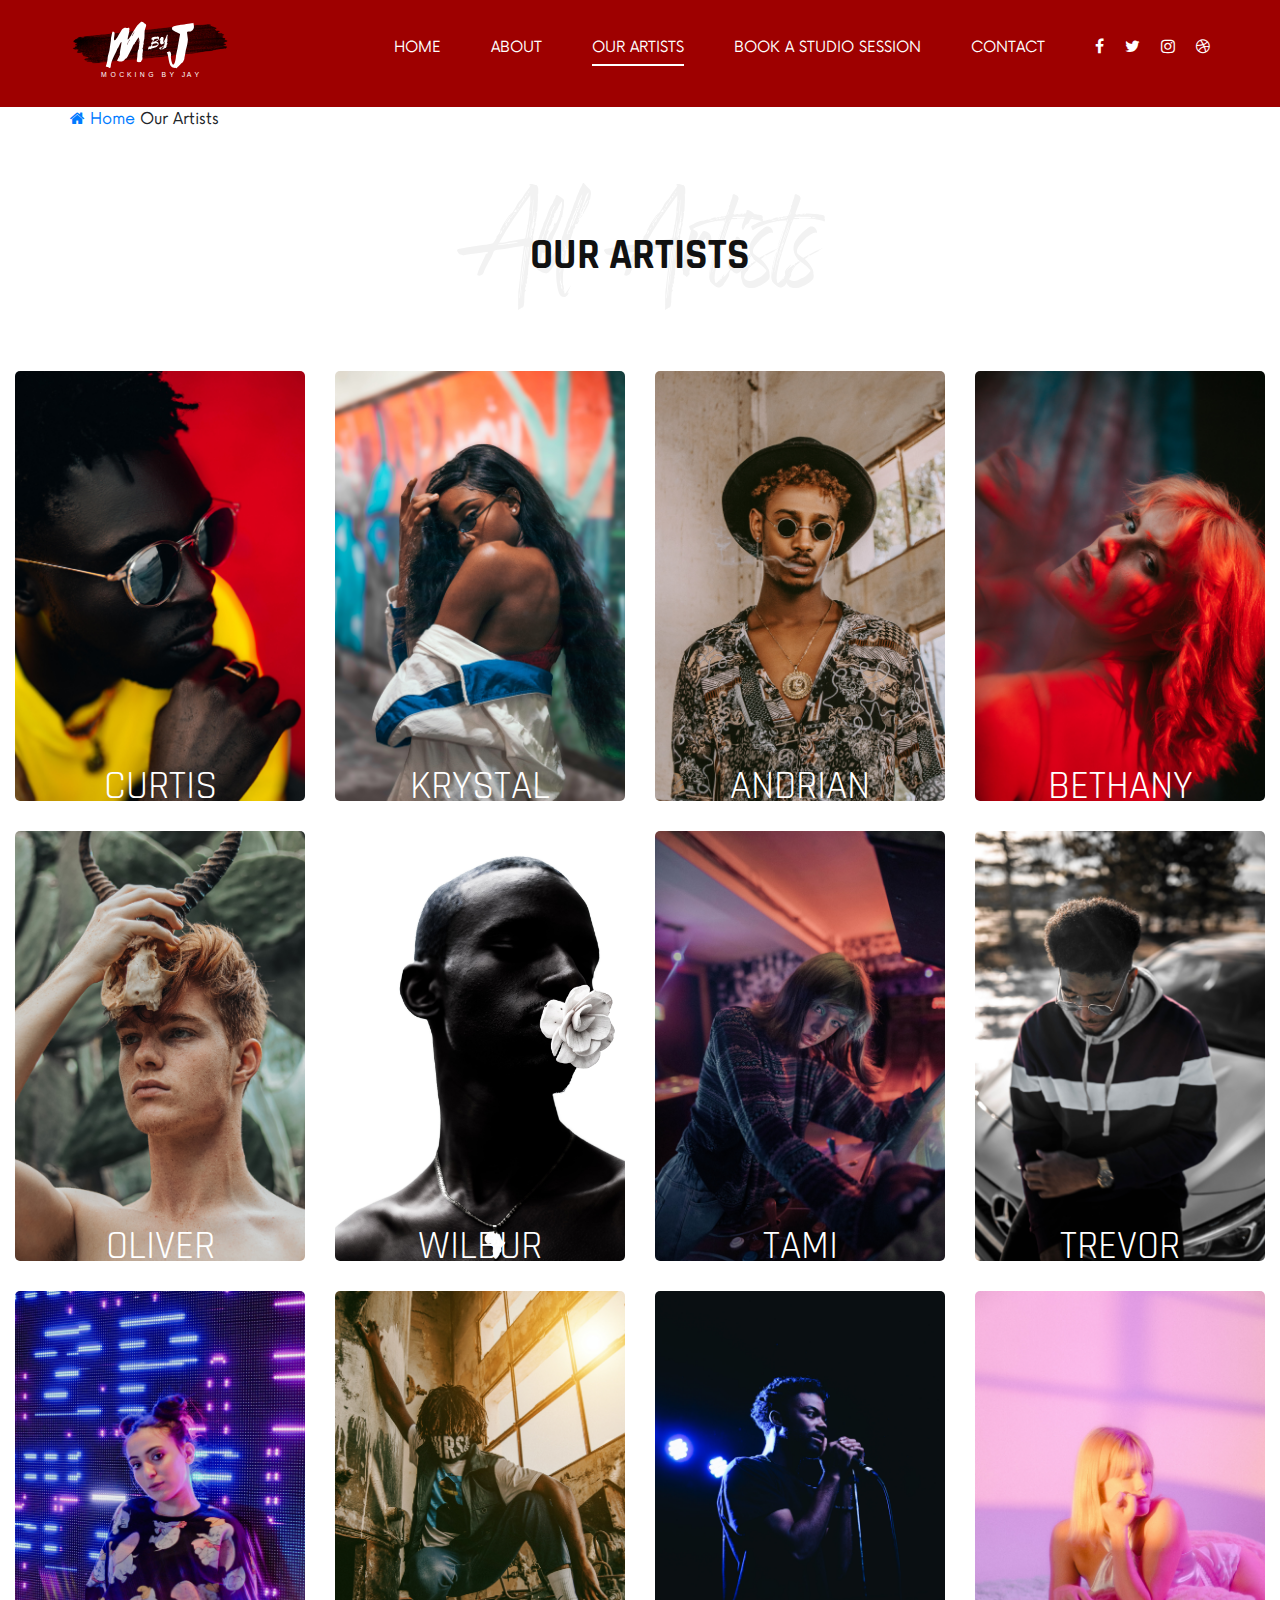
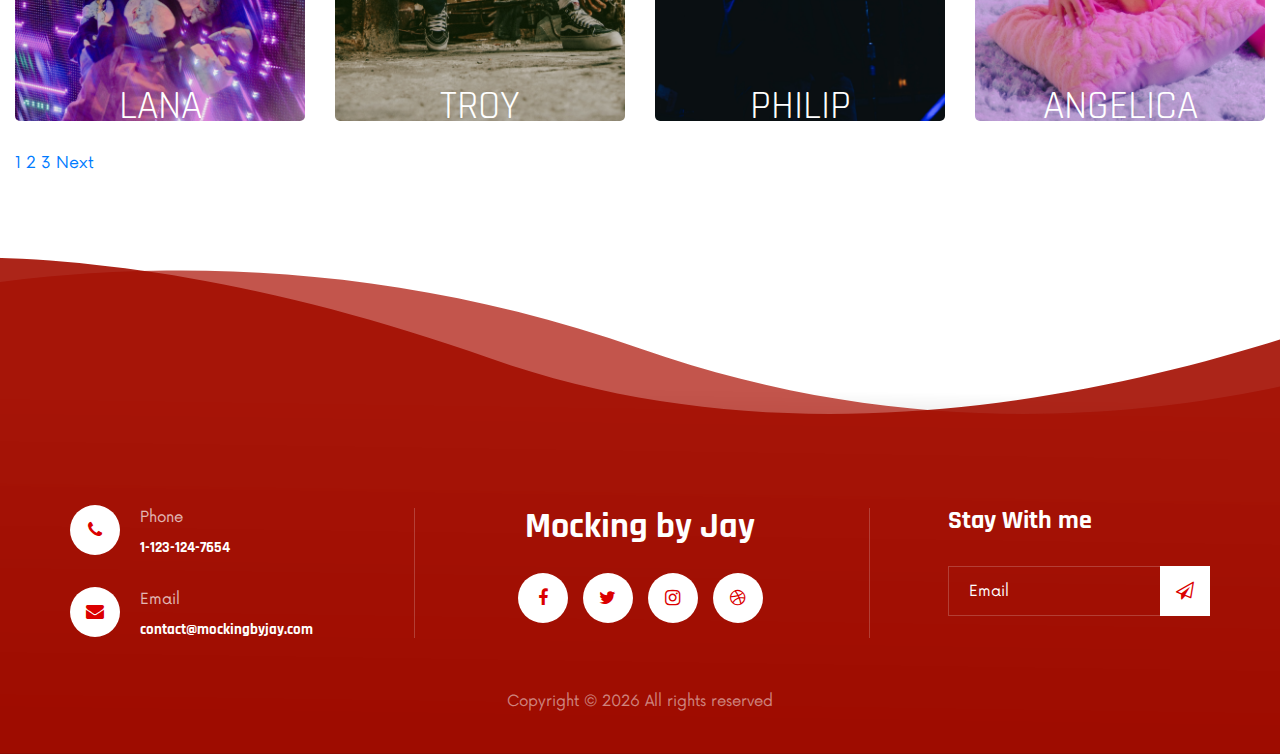
==== artists.html @ 1c46f98c "Added all html files, completed artists.html skeleton" ====
<!DOCTYPE html>
<html lang="en">
<head>
    <meta charset="UTF-8">
    <meta name="description" content="Mocking by Jay">
    <meta name="keywords" content="mocking by jay, music, studio, rap, creative, html">
    <meta name="viewport" content="width=device-width, initial-scale=1.0">
    <meta http-equiv="X-UA-Compatible" content="ie=edge">

    <title>Our Artists - Mocking by Jay</title>

    <!-- FONTS -->
    <link rel="preconnect" href="https://fonts.gstatic.com"> 
    <link href="https://fonts.googleapis.com/css2?family=Roboto:wght@100;300;400;500;700;900&display=swap" rel="stylesheet">
    <link href="https://fonts.googleapis.com/css2?family=Lato:wght@100;300;400;700;900&family=Oswald:wght@200;300;400;500;600;700&display=swap" rel="stylesheet">
    <link href="https://fonts.googleapis.com/css2?family=Rajdhani:wght@400;500;600;700&display=swap" rel="stylesheet">

    <!--CSS STYLES-->
    <link rel="stylesheet" href="https://pro.fontawesome.com/releases/v5.10.0/css/all.css" integrity="sha384-AYmEC3Yw5cVb3ZcuHtOA93w35dYTsvhLPVnYs9eStHfGJvOvKxVfELGroGkvsg+p" crossorigin="anonymous"/>
    <link rel="stylesheet" href="css/bootstrap.min.css" type="text/css">
    <link rel="stylesheet" href="css/font-awesome.min.css" type="text/css">
    <link rel="stylesheet" href="css/barfiller.css" type="text/css">
    <link rel="stylesheet" href="css/nowfont.css" type="text/css">
    <link rel="stylesheet" href="css/rockville.css" type="text/css">
    <link rel="stylesheet" href="css/magnific-popup.css" type="text/css">
    <link rel="stylesheet" href="css/owl.carousel.min.css" type="text/css">
    <link rel="stylesheet" href="css/slicknav.min.css" type="text/css">
    <link rel="stylesheet" href="css/style.css" type="text/css">
</head>
<body>

    <!-- PRELODER -->
    <div id="preloder">
        <div class="loader"></div>
    </div>

     <!-- HEADER BEGIN -->
     <header class="header header--normal">
        <div class="container">
            <div class="row">
                <div class="col-lg-2 col-md-2">
                    <div class="header__logo">
                        <a href="./index.html"><img src="img/logowhite.svg" alt="Logo"></a>
                    </div>
                </div>
                <div class="col-lg-10 col-md-10">
                    <div class="header__nav">
                        <nav class="header__menu mobile-menu">
                            <ul>
                                <li><a href="./index.html">Home</a></li>
                                <li><a href="./about.html">About</a></li>
                                <li class="active"><a href="./artists.html">Our Artists</a></li>
                                <li><a href="./studio.html">Book a Studio Session</a></li>
                                <li><a href="./contact.html">Contact</a></li>
                            </ul>
                        </nav>
                        <div class="header__right__social">
                            <a href="#"><i class="fa fa-facebook"></i></a>
                            <a href="#"><i class="fa fa-twitter"></i></a>
                            <a href="#"><i class="fa fa-instagram"></i></a>
                            <a href="#"><i class="fa fa-dribbble"></i></a>
                        </div>
                    </div>
                </div>
            </div>
            <div id="mobile-menu-wrap"></div>
        </div>
    </header>
    <!-- HEADER END -->

     <!-- BREADCRUMB BEGIN -->
     <div class="breadcrumb-option">
        <div class="container">
            <div class="row">
                <div class="col-lg-12">
                    <div class="breadcrumb__links">
                        <a href="#"><i class="fa fa-home"></i> Home</a>
                        <span>Our Artists</span>
                    </div>
                </div>
            </div>
        </div>
    </div>
    <!-- BREADCRUMB END -->

    <!-- ARTISTS BEGIN -->
    <section class ="discography spad">

        <div class="container">
            <div class="row">
                <div class="col-lg-12">
                    <div class="section-title center-title">
                        <h2>Our Artists</h2>
                        <h1>All Artists</h1>
                    </div>
                </div>
            </div>

        </section>

            <section class="ftco-section ftco-no-pt ftco-featured-model artist">
                <div class="container-fluid">
                    <div class="row">
                        <div class="col-md-6 col-lg-3">
                            <div class="model-entry">
                                <div class="model-img" style="background-image: url(img/zac-wolff-2qfYizn95pk-unsplash.jpg); background-size: cover;">
                                <div class="name text-center">
                                    <h3><a href="model-single.html">Curtis</a></h3>
                                </div>
                                <div class="text text-center">
                                    <h3><a href="model-single.html">Curtis<br><span>Mckenzie</span></a></h3>
                                    <div class="d-flex models-info artist-info">
                                        <div class="box">
                                <p>Composer</p>
                                <span><i class="far fa-check-circle"></i></span>
                            </div>
                            <div class="box">
                                <p>Lyricist</p>
                                <span><i class="far fa-check-circle"></i></span>
                            </div>
                            <div class="box">
                                <p>Performer</p>
                                <span><i class="far fa-circle"></i></span>
                            </div>
                                    </div>
                                </div>
                            </div>
                        </div>
                        </div>
                        
                        <div class="col-md-6 col-lg-3">
                            <div class="model-entry">
                                <div class="model-img" style="background-image: url(img/brian-asare-vk-3dKbiyUU-unsplash.jpg); background-size: cover;">
                                <div class="name text-center">
                                    <h3><a href="model-single.html">Krystal</a></h3>
                                </div>
                                <div class="text text-center">
                                    <h3><a href="model-single.html">Krystal<br><span>Anderson</span></a></h3>
                                    <div class="d-flex models-info">
                                        <div class="box">
                                <p>Composer</p>
                                <span><i class="far fa-check-circle"></i></span>
                            </div>
                            <div class="box">
                                <p>Lyricist</p>
                                <span><i class="far fa-circle"></i></span>
                            </div>
                            <div class="box">
                                <p>Performer</p>
                                <span><i class="far fa-check-circle"></i></span>
                            </div>
                                    </div>
                                </div>
                            </div>
                        </div>
                        </div>
        
                        <div class="col-md-6 col-lg-3">
                            <div class="model-entry">
                                <div class="model-img" style="background-image: url(img/houcine-ncib-ierRVZKFFjg-unsplash.jpg); background-size: cover;">
                                <div class="name text-center">
                                    <h3><a href="model-single.html">Andrian</a></h3>
                                </div>
                                <div class="text text-center">
                                    <h3><a href="model-single.html">Andrian<br><span>Roy</span></a></h3>
                                    <div class="d-flex models-info">
                                        <div class="box">
                                <p>Composer</p>
                                <span><i class="far fa-circle"></i></span>
                            </div>
                            <div class="box">
                                <p>Lyricist</p>
                                <span><i class="far fa-check-circle"></i></span>
                            </div>
                            <div class="box">
                                <p>Performer</p>
                                <span><i class="far fa-check-circle"></i></span>
                            </div>
                                    </div>
                                </div>
                            </div>
                        </div>
                        </div>
        
                        <div class="col-md-6 col-lg-3">
                            <div class="model-entry">
                                <div class="model-img" style="background-image: url(img/jakob-owens-FCH-9lfP75Q-unsplash.jpg); background-size: cover;">
                                <div class="name text-center">
                                    <h3><a href="model-single.html">Bethany</a></h3>
                                </div>
                                <div class="text text-center">
                                    <h3><a href="model-single.html">Bethany<br><span>Salazar</span></a></h3>
                                    <div class="d-flex models-info">
                                        <div class="box">
                                <p>Composer</p>
                                <span><i class="far fa-circle"></i></span>
                            </div>
                            <div class="box">
                                <p>Lyricist</p>
                                <span><i class="far fa-circle"></i></span>
                            </div>
                            <div class="box">
                                <p>Performer</p>
                                <span><i class="far fa-check-circle"></i></span>
                            </div>
                                    </div>
                                </div>
                            </div>
                        </div>
                        </div>
        
                        <div class="col-md-6 col-lg-3">
                            <div class="model-entry">
                                <div class="model-img" style="background-image: url(img/photo-1590418801000-8376707f938b.jpeg); background-size: cover;">
                                <div class="name text-center">
                                    <h3><a href="model-single.html">Oliver</a></h3>
                                </div>
                                <div class="text text-center">
                                    <h3><a href="model-single.html">Oliver<br><span>Reynolds</span></a></h3>
                                    <div class="d-flex models-info">
                                        <div class="box">
                                <p>Composer</p>
                                <span><i class="far fa-circle"></i></span>
                            </div>
                            <div class="box">
                                <p>Lyricist</p>
                                <span><i class="far fa-circle"></i></span>
                            </div>
                            <div class="box">
                                <p>Performer</p>
                                <span><i class="far fa-check-circle"></i></span>
                            </div>
                                    </div>
                                </div>
                            </div>
                        </div>
                        </div>
        
                        <div class="col-md-6 col-lg-3">
                            <div class="model-entry">
                                <div class="model-img" style="background-image: url(img/oladimeji-odunsi-NI4SwD0SO2M-unsplash.jpg); background-size: cover;">
                                <div class="name text-center">
                                    <h3><a href="model-single.html">Wilbur</a></h3>
                                </div>
                                <div class="text text-center">
                                    <h3><a href="model-single.html">Wilbur<br><span>Mann</span></a></h3>
                                    <div class="d-flex models-info">
                                        <div class="box">
                                <p>Composer</p>
                                <span><i class="far fa-circle"></i></span>
                            </div>
                            <div class="box">
                                <p>Lyricist</p>
                                <span><i class="far fa-check-circle"></i></span>
                            </div>
                            <div class="box">
                                <p>Performer</p>
                                <span><i class="far fa-check-circle"></i></span>
                            </div>
                                    </div>
                                </div>
                            </div>
                        </div>
                        </div>
        
                        <div class="col-md-6 col-lg-3">
                            <div class="model-entry">
                                <div class="model-img" style="background-image: url(img/nina-hill-UOGKzYj9yCQ-unsplash.jpg); background-size: cover;">
                                <div class="name text-center">
                                    <h3><a href="model-single.html">Tami</a></h3>
                                </div>
                                <div class="text text-center">
                                    <h3><a href="model-single.html">Tami<br><span>Benson</span></a></h3>
                                    <div class="d-flex models-info">
                                        <div class="box">
                                <p>Composer</p>
                                <span><i class="far fa-check-circle"></i></span>
                            </div>
                            <div class="box">
                                <p>Lyricist</p>
                                <span><i class="far fa-circle"></i></span>
                            </div>
                            <div class="box">
                                <p>Performer</p>
                                <span><i class="far fa-check-circle"></i></span>
                            </div>
                                    </div>
                                </div>
                            </div>
                        </div>
                        </div>
        
                        <div class="col-md-6 col-lg-3">
                            <div class="model-entry">
                                <div class="model-img" style="background-image: url(img/anastase-maragos-RdN85ZVzCYs-unsplash.jpg); background-size: cover;">
                                <div class="name text-center">
                                    <h3><a href="model-single.html">Trevor</a></h3>
                                </div>
                                <div class="text text-center">
                                    <h3><a href="model-single.html">Trevor<br><span>Webster</span></a></h3>
                                    <div class="d-flex models-info">
                                        <div class="box">
                                <p>Composer</p>
                                <span><i class="far fa-check-circle"></i></span>
                            </div>
                            <div class="box">
                                <p>Lyricist</p>
                                <span><i class="far fa-check-circle"></i></span>
                            </div>
                            <div class="box">
                                <p>Performer</p>
                                <span><i class="far fa-circle"></i></span>
                            </div>
                                    </div>
                                </div>
                            </div>
                        </div>
                        </div>
        
                        <div class="col-md-6 col-lg-3">
                            <div class="model-entry">
                                <div class="model-img" style="background-image: url(img/mohammed-hassan-ZRE8Qh959-E-unsplash.jpg); background-size: cover;">
                                <div class="name text-center">
                                    <h3><a href="model-single.html">Lana</a></h3>
                                </div>
                                <div class="text text-center">
                                    <h3><a href="model-single.html">Lana<br><span>Morales</span></a></h3>
                                    <div class="d-flex models-info">
                                        <div class="box">
                                <p>Composer</p>
                                <span><i class="far fa-circle"></i></span>
                            </div>
                            <div class="box">
                                <p>Lyricist</p>
                                <span><i class="far fa-circle"></i></span>
                            </div>
                            <div class="box">
                                <p>Performer</p>
                                <span><i class="far fa-check-circle"></i></span>
                            </div>
                                    </div>
                                </div>
                            </div>
                        </div>
                        </div>
        
                        <div class="col-md-6 col-lg-3">
                            <div class="model-entry">
                                <div class="model-img" style="background-image: url(img/houcine-ncib-lmVVTgPDD0U-unsplash.jpg); background-size: cover;">
                                <div class="name text-center">
                                    <h3><a href="model-single.html">Troy</a></h3>
                                </div>
                                <div class="text text-center">
                                    <h3><a href="model-single.html">Troy<br><span>Haynes</span></a></h3>
                                    <div class="d-flex models-info">
                                        <div class="box">
                                <p>Composer</p>
                                <span><i class="far fa-circle"></i></span>
                            </div>
                            <div class="box">
                                <p>Lyricist</p>
                                <span><i class="far fa-check-circle"></i></span>
                            </div>
                            <div class="box">
                                <p>Performer</p>
                                <span><i class="far fa-check-circle"></i></span>
                            </div>
                                    </div>
                                </div>
                            </div>
                        </div>
                        </div>
        
                        <div class="col-md-6 col-lg-3">
                            <div class="model-entry">
                                <div class="model-img" style="background-image: url(img/curtis-potvin-XBqp-UxhCVs-unsplash.jpg); background-size: cover;">
                                <div class="name text-center">
                                    <h3><a href="model-single.html">Philip</a></h3>
                                </div>
                                <div class="text text-center">
                                    <h3><a href="model-single.html">Philip<br><span>Brady</span></a></h3>
                                    <div class="d-flex models-info">
                                        <div class="box">
                                <p>Composer</p>
                                <span><i class="far fa-check-circle"></i></span>
                            </div>
                            <div class="box">
                                <p>Lyricist</p>
                                <span><i class="far fa-check-circle"></i></span>
                            </div>
                            <div class="box">
                                <p>Performer</p>
                                <span><i class="far fa-check-circle"></i></span>
                            </div>
                                    </div>
                                </div>
                            </div>
                        </div>
                        </div>
        
                        <div class="col-md-6 col-lg-3">
                            <div class="model-entry">
                                <div class="model-img" style="background-image: url(img/jakob-owens-kMjd5GBbexc-unsplash.jpg); background-size: cover;">
                                <div class="name text-center">
                                    <h3><a href="model-single.html">Angelica</a></h3>
                                </div>
                                <div class="text text-center">
                                    <h3><a href="model-single.html">Angelica<br><span>Luna</span></a></h3>
                                    <div class="d-flex models-info">
                                        <div class="box">
                                <p>Composer</p>
                                <span><i class="far fa-check-circle"></i></span>
                            </div>
                            <div class="box">
                                <p>Lyricist</p>
                                <span><i class="far fa-circle"></i></span>
                            </div>
                            <div class="box">
                                <p>Performer</p>
                                <span><i class="far fa-check-circle"></i></span>
                            </div>
                                    </div>
                                </div>
                            </div>
                        </div>
                        </div>

                        <div class="col-lg-12">
                            <div class="pagination__links">
                                <a href="#">1</a>
                                <a href="#">2</a>
                                <a href="#">3</a>
                                <a href="#">Next</a>
                            </div>
                        </div>

                    </div>
                </div>
            </section>

        </div>
    <!-- ARTISTS END -->

   <!-- FOOTER BEGIN -->
   <footer class="footer footer--normal spad set-bg" data-setbg="img/footer-bg.png">
    <div class="container">
        <div class="row">
            <div class="col-lg-3 col-md-6">
                <div class="footer__address">
                    <ul>
                        <li>
                            <i class="fa fa-phone"></i>
                            <p>Phone</p>
                            <h6>1-123-124-7654</h6>
                        </li>
                        <li>
                            <i class="fa fa-envelope"></i>
                            <p>Email</p>
                            <h6>contact@mockingbyjay.com</h6>
                        </li>
                    </ul>
                </div>
            </div>
            <div class="col-lg-4 offset-lg-1 col-md-6">
                <div class="footer__social">
                    <h2>Mocking by Jay</h2>
                    <div class="footer__social__links">
                        <a href="#"><i class="fa fa-facebook"></i></a>
                        <a href="#"><i class="fa fa-twitter"></i></a>
                        <a href="#"><i class="fa fa-instagram"></i></a>
                        <a href="#"><i class="fa fa-dribbble"></i></a>
                    </div>
                </div>
            </div>
            <div class="col-lg-3 offset-lg-1 col-md-6">
                <div class="footer__newslatter">
                    <h4>Stay With me</h4>
                    <form action="#">
                        <input type="text" placeholder="Email">
                        <button type="submit"><i class="fa fa-send-o"></i></button>
                    </form>
                </div>
            </div>
        </div>
        <div class="footer__copyright__text">
            <p>Copyright &copy; <script>document.write(new Date().getFullYear());</script> All rights reserved</p>
        </div>
    </div>
</footer>
<!-- FOOTER END -->




    <!-- JS -->
    <script src="js/jquery-3.3.1.min.js"></script>
    <script src="js/bootstrap.min.js"></script>
    <script src="js/jquery.magnific-popup.min.js"></script>
    <script src="js/jquery.nicescroll.min.js"></script>
    <script src="js/jquery.barfiller.js"></script>
    <script src="js/jquery.countdown.min.js"></script>
    <script src="js/jquery.slicknav.js"></script>
    <script src="js/owl.carousel.min.js"></script>
    <script src="js/main.js"></script>
    <script src="js/jquery.jplayer.min.js"></script>
    <script src="js/jplayerInit.js"></script>
    
    
</body>
</html>
---- css/barfiller.css ----
.barfiller {
    width:100%;
    height:12px;
    background:#fcfcfc;
    border:1px solid #ccc;
    position:relative;
    margin-bottom:20px;
    box-shadow: inset 1px 4px 9px -6px rgba(0,0,0,.5); 
    -moz-box-shadow: inset 1px 4px 9px -6px rgba(0,0,0,.5); 
}

.barfiller .fill {
    display:block;
    position:relative;
    width:0px;
    height:100%;
    background:#333;
    z-index:1;
}

.barfiller .tipWrap {
    display:none;
}

.barfiller .tip {
    margin-top:-30px;
    padding:2px 4px;
    font-size:11px;
    color:#fff;
    left:0px;
    position:absolute;
    z-index:2;
    background: #333;
} 

.barfiller .tip:after {
    border:solid;
    border-color:rgba(0,0,0,.8) transparent;
    border-width:6px 6px 0 6px;
    content:"";
    display:block;
    position:absolute;
    left:9px;
    top:100%;
    z-index:9
}
---- css/nowfont.css ----
/* #### Generated By: http://www.cufonfonts.com #### */

@font-face {
font-family: 'Now Regular';
font-style: normal;
font-weight: normal;
src: local('Now Regular'), url('../fonts/Now-Regular.woff') format('woff');
}


@font-face {
font-family: 'Now Thin';
font-style: normal;
font-weight: normal;
src: local('Now Thin'), url('../fonts/Now-Thin.woff') format('woff');
}


@font-face {
font-family: 'Now Light';
font-style: normal;
font-weight: normal;
src: local('Now Light'), url('../fonts/Now-Light.woff') format('woff');
}


@font-face {
font-family: 'Now Medium';
font-style: normal;
font-weight: normal;
src: local('Now Medium'), url('../fonts/Now-Medium.woff') format('woff');
}


@font-face {
font-family: 'Now Bold';
font-style: normal;
font-weight: normal;
src: local('Now Bold'), url('../fonts/Now-Bold.woff') format('woff');
}


@font-face {
font-family: 'Now Black';
font-style: normal;
font-weight: normal;
src: local('Now Black'), url('../fonts/Now-Black.woff') format('woff');
}
---- css/rockville.css ----
@font-face {
font-family: 'Rockville Solid Regular';
font-style: normal;
font-weight: normal;
src: local('Rockville Solid Regular'), url('../fonts/Rockville Solid.woff') format('woff');
}
---- css/style.css ----
/* Preloder */

#preloder {
	position: fixed;
	width: 100%;
	height: 100%;
	top: 0;
	left: 0;
	z-index: 999999;
	background: #000;
}

.loader {
	width: 40px;
	height: 40px;
	position: absolute;
	top: 50%;
	left: 50%;
	margin-top: -13px;
	margin-left: -13px;
	border-radius: 60px;
	animation: loader 0.8s linear infinite;
	-webkit-animation: loader 0.8s linear infinite;
}

@keyframes loader {
	0% {
		-webkit-transform: rotate(0deg);
		transform: rotate(0deg);
		border: 4px solid #f44336;
		border-left-color: transparent;
	}
	50% {
		-webkit-transform: rotate(180deg);
		transform: rotate(180deg);
		border: 4px solid #b73a3a;
		border-left-color: transparent;
	}
	100% {
		-webkit-transform: rotate(360deg);
		transform: rotate(360deg);
		border: 4px solid #f44336;
		border-left-color: transparent;
	}
}

@-webkit-keyframes loader {
	0% {
		-webkit-transform: rotate(0deg);
		border: 4px solid #f44336;
		border-left-color: transparent;
	}
	50% {
		-webkit-transform: rotate(180deg);
		border: 4px solid #b73a3a;
		border-left-color: transparent;
	}
	100% {
		-webkit-transform: rotate(360deg);
		border: 4px solid #f44336;
		border-left-color: transparent;
	}
}


/*-------------------------------
BASE
--------------------------------*/

:root {
    --main-red-color: #db0000;
    --main-red-over: #a00000;
}

html,
body {
	height: 100%;
	font-family: "Now Regular", sans-serif;
	-webkit-font-smoothing: antialiased;
}

h1,
h2,
h3,
h4,
h5,
h6 {
	margin: 0;
	color: #111111;
	font-weight: 400;
	font-family: "Rajdhani" , sans-serif;
}

h1 {
	font-size: 70px;
}

h2 {
	font-size: 36px;
}

h3 {
	font-size: 30px;
}

h4 {
	font-size: 24px;
}

h5 {
	font-size: 18px;
}

h6 {
	font-size: 16px;
}

p {
	font-size: 15px;
	font-family: "Now Regular";
	color: #444444;
	font-weight: 400;
	line-height: 26px;
	margin: 0 0 15px 0;
}

img {
	max-width: 100%;
}

input:focus,
select:focus,
button:focus,
textarea:focus {
	outline: none;
}

a:hover,
a:focus {
	text-decoration: none;
	outline: none;
	color: #ffffff;
}

ul,
ol {
	padding: 0;
	margin: 0;
}

/*------------------------------
MAIN
-------------------------------*/

.section-title {
	margin-bottom: 40px;
	position: relative;
	z-index: 1;
}

.vertical-center {
    margin-top: auto;
    margin-bottom:auto;
}

.section-title.center-title {
	text-align: center;
}

.section-title h2 {
	font-size: 42px;
	color: #111111;
	font-weight: 700;
	text-transform: uppercase;
}

.section-title h1 {
	font-size: 100px;
	color: #f2f2f2;
	font-family: "Rockville Solid Regular";
	position: absolute;
	left: 0;
	top: -45px;
	width: 100%;
	z-index: -1;
}

.set-bg {
	background-repeat: no-repeat;
	background-size:cover;
	background-position: top center;
}


.spad {
	padding-top: 100px;
	padding-bottom: 100px;
}


.text-white h1,
.text-white h2,
.text-white h3,
.text-white h4,
.text-white h5,
.text-white h6,
.text-white p,
.text-white span,
.text-white li,
.text-white a {
	color: #fff;
}

/* BUTTONS */

.primary-btn {
	display: inline-block;
	font-size: 15px;
	text-transform: uppercase;
	padding: 14px 25px 12px;
	color: #ffffff;
	background: var(--main-red-color);
    letter-spacing: 2px;
    border-radius: 10px;
}

.primary-btn:hover {
    background: var(--main-red-over);
}

.primary-btn.border-btn {
	background: transparent;
	border: 2px solid var(--main-red-color);
	color: #111111;
}

.primary-btn.border-btn:hover {
    border-color: var(--main-red-over);
}

.count-btn {
    background: transparent;
    border: 2px solid white;
    backdrop-filter: blur(8px);
    -webkit-backdrop-filter: blur(8px);
}

.count-btn:hover {
    background:transparent;
    backdrop-filter: blur(8px) brightness(8px);
    -webkit-backdrop-filter: blur(8px) brightness(60%);
}

.site-btn {
	font-size: 15px;
	color: #ffffff;
	background: var(--main-red-color);
	font-weight: 700;
	letter-spacing: 2px;
	border: none;
	text-transform: uppercase;
	display: inline-block;
	padding: 14px 30px;
	width: 100%;
}



/*--------------------------------
HEADER
---------------------------------*/

.header {
	background: rgba(48, 0, 0, 0.5);
	position: absolute;
	left: 0;
	top: 0;
	width: 100%;
	z-index: 9;
}

.header.header--normal {
	position: relative;
	background: #9e0000;
}

.header__logo {
    padding: 20px 0 25px;
    width: 10rem;
}



.header__nav {
	text-align: right;
}

.header__menu {
	padding: 31px 0 27px;
	display: inline-block;
	margin-right: 45px;
}

.header__menu ul li {
	list-style: none;
	display: inline-block;
	margin-right: 45px;
	position: relative;
}

.header__menu ul li.active a:after {
	opacity: 1;
}

.header__menu ul li:hover a:after {
	opacity: 1;
}

.header__menu ul li:hover .dropdown {
	top: 34px;
	opacity: 1;
	visibility: visible;
}

.header__menu ul li:last-child {
	margin-right: 0;
}

.header__menu ul li .dropdown {
	position: absolute;
	left: 0;
	top: 56px;
	width: 150px;
	background: #111111;
	text-align: left;
	padding: 2px 0;
	z-index: 9;
	opacity: 0;
	visibility: hidden;
	-webkit-transition: all, 0.3s;
	-o-transition: all, 0.3s;
	transition: all, 0.3s;
}

.header__menu ul li .dropdown li {
	display: block;
	margin-right: 0;
}

.header__menu ul li .dropdown li a {
	font-size: 14px;
	color: #ffffff;
	font-weight: 400;
	padding: 8px 20px;
	text-transform: capitalize;
}

.header__menu ul li .dropdown li a:after {
	display: none;
}

.header__menu ul li a {
	font-size: 15px;
	text-transform: uppercase;
	color: #ffffff;
	display: block;
	padding: 6px 0;
	position: relative;
}

.header__menu ul li a:after {
	position: absolute;
	left: 0;
	bottom: 0;
	width: 100%;
	height: 2px;
	background: #ffffff;
	content: "";
	-webkit-transition: all, 0.5s;
	-o-transition: all, 0.5s;
	transition: all, 0.5s;
	opacity: 0;
}

.header__right__social {
	display: inline-block;
}

.header__right__social a {
	display: inline-block;
	font-size: 16px;
	color: #ffffff;
	margin-right: 16px;
}

.header__right__social a:last-child {
	margin-right: 0;
}

.slicknav_menu {
	display: none;
}

/*-----------------------------
HERO
------------------------------*/

.hero {
	padding-top: 400px;
	padding-bottom: 100px;
	position: relative;
}

.hero__text {
	text-align: center;
}

.hero__text span {
	color: #ffffff;
	text-transform: uppercase;
	letter-spacing: 6px;
}

.hero__text h1 {
	font-size: 110px;
	font-family: "Rockville Solid Regular";
	color: #ffffff;
	margin-bottom: 20px;
	margin-top: 22px;
}

.hero__text p {
	color: #ffffff;
	margin-bottom: 20px;
}

.hero__text .play-btn {
	font-size: 26px;
	color: var(--main-red-color);
	height: 90px;
	width: 90px;
	border-radius: 50%;
	background: rgba(255, 255, 255, 0.3);
	display: inline-block;
	line-height: 90px;
	text-align: center;
	position: relative;
	z-index: 1;
}

.hero__text .play-btn:hover {
    color: var(--main-red-over);
}

.hero__text .play-btn i {
	position: relative;
	top: 2px;
	left: 2px;
}

.hero__text .play-btn:after {
	position: absolute;
	left: 15px;
	top: 15px;
	height: 60px;
	width: 60px;
	background: #ffffff;
	border-radius: 50%;
	content: "";
	z-index: -1;
}

.linear__icon {
	position: absolute;
    left: 50%;
	bottom: 0;
	margin-left: -16px;
	-webkit-animation: mymove 0.5s infinite alternate;
	animation: mymove 0.5s infinite alternate;
}

.linear__icon i {
	font-size: 45px;
	color: var(--main-red-color);
}

@-webkit-keyframes mymove {
	0% {
		bottom: 0;
	}
	100% {
		bottom: -10px;
	}
}

@keyframes mymove {
	0% {
		bottom: 0;
	}
	100% {
		bottom: -10px;
	}
}

/*-----------------------------------
  ARTISTS
-------------------------------------*/

.track {
	padding-top: 120px;
	padding-bottom: 40px;
	overflow: hidden;
}

.track .section-title {
	margin-bottom: 105px;
}

.track__content {
	height: 502px;
	overflow-y: auto;
}

.track__all {
	text-align: right;
	margin-bottom: 100px;
}

@media (min-width: 992px) {
    .ftco-featured-model {
      margin-top: -50px; } }
  

.model-entry {
    position: relative;
    overflow: hidden;
    border-radius: 5px;
    margin-bottom: 30px; }

.model-img {
  height: 430px;
  width: auto;
  display: block;
  z-index: 0;
  -webkit-transition: 0.2s;
  -o-transition: 0.2s;
  transition: 0.2s;
  position: relative; 
}

 @media (prefers-reduced-motion: reduce) {
    .model-img {
      -webkit-transition: none;
      -o-transition: none;
      transition: none; } }

      .model-img:after {
        position: absolute;
        top: 0;
        left: 0;
        right: 0;
        bottom: 0;
        content: '';
        background: #000;
        opacity: 0;
        z-index: -1;
        -webkit-transition: 0.3s;
        -o-transition: 0.3s;
        transition: 0.3s; }
        @media (prefers-reduced-motion: reduce) {
          .model-img:after {
            -webkit-transition: none;
            -o-transition: none;
            transition: none; } }

            .model-img .name {
                position: absolute;
                bottom: 0;
                left: 0;
                right: 0;
                z-index: 1;
                -webkit-transition: 0.1s;
                -o-transition: 0.1s;
                transition: 0.1s; }
                @media (prefers-reduced-motion: reduce) {
                  .model-img .name {
                    -webkit-transition: none;
                    -o-transition: none;
                    transition: none; } }
                .model-img .name h3 {
                  font-size: 40px;
                  text-transform: uppercase;
                  margin-bottom: 0;
                  padding: 0 20px;
                  line-height: .7; }
                  .model-img .name h3 a {
                    color: #fff; }
              .model-img .text {
                position: absolute;
                bottom: -30%;
                left: 0;
                right: 0;
                padding: 0 20px 20px 20px;
                width: 100%;
                display: block;
                background: #fff;
                opacity: 0;
                -webkit-transition: 0.2s;
                -o-transition: 0.2s;
                transition: 0.2s; }
                @media (prefers-reduced-motion: reduce) {
                  .model-img .text {
                    -webkit-transition: none;
                    -o-transition: none;
                    transition: none; } }
                .model-img .text h3 {
                  font-size: 40px;
                  text-transform: uppercase;
                  margin-top: -38px;
                  line-height: 1; }
                  .model-img .text h3 a {
                    color: #fff; }
                  .model-img .text h3 span {
                    color: #000; }
                .model-img .text .models-info {
                  width: 100%;
                  display: block; }
                  .model-img .text .models-info .box {
                    width: 100%; }
                  .model-img .text .models-info p {
                    font-size: 13px;
                    color: var(--main-red-color);
                    margin-bottom: 5px;
                    font-weight: 600;
                    text-transform: uppercase; }
                  .model-img .text .models-info span {
                    font-size: 14px;
                    color: rgba(0, 0, 0, 0.7); }
              .model-img:hover, .model-img:focus {
                -webkit-transform: scale(1.1);
                -ms-transform: scale(1.1);
                transform: scale(1.1); }
                .model-img:hover:after, .model-img:focus:after {
                  opacity: .3; }
                .model-img:hover .name, .model-img:focus .name {
                  opacity: 0; }
                .model-img:hover .text, .model-img:focus .text {
                  opacity: 1;
                  -webkit-transform: scale(0.91);
                  -ms-transform: scale(0.91);
                  transform: scale(0.91);
                  bottom: 13px; }
            
            @media (max-width: 767.98px) {
              .carousel-model {
                margin-bottom: 30px; } }
            
            .model-info h3 {
              font-size: 40px;
              text-transform: uppercase;
              letter-spacing: 1px;
              color: transparent;
              -webkit-text-fill-color: transparent;
              /* Will override color (regardless of order) */
              -webkit-text-stroke-width: 1px;
              -webkit-text-stroke-color: #fff; }
            
            .model-info p {
              width: 100%;
              display: block; }
              .model-info p > span {
                display: inline-block; }
                .model-info p > span:first-child {
                  font-weight: 400;
                  color: #f34573;
                  width: 100px;
                  margin-right: 20px; }
            
            @media (min-width: 768px) {
              .req-quote {
                -webkit-box-shadow: 0px 18px 37px -28px rgba(0, 0, 0, 0.75);
                -moz-box-shadow: 0px 18px 37px -28px rgba(0, 0, 0, 0.75);
                box-shadow: 0px 18px 37px -28px rgba(0, 0, 0, 0.75); } }

                .box span i {
                    font-size: 20px;
                }
                .artist {
                    margin-bottom: 30px;
                }
            

/*----------------------------------
  COUNTDOWN
------------------------------------*/

.countdown {
	padding-bottom: 560px;
}

.countdown.countdown--page {
	padding-top: 150px;
	padding-bottom: 150px;
}

.countdown__text {
	text-align: center;
	margin-bottom: 36px;
}

.countdown__text h1 {
	font-size: 90px;
	color: #ffffff;
	font-family: "Rockville Solid Regular";
	color: #ffffff;
	margin-bottom: 25px;
}

.countdown__text h4 {
	font-size: 26px;
	font-family: "Now Regular";
	color: #ffffff;
	text-transform: uppercase;
	letter-spacing: 4px;
}

.countdown__timer {
	text-align: center;
	margin-bottom: 30px;
}

.countdown__item {
	display: inline-block;
	margin-right: 80px;
	margin-bottom: 30px;
}

.countdown__item:last-child {
	margin-right: 0;
}

.countdown__item span {
	font-size: 90px;
	font-family: "Rajdhani", sans-serif;
	font-weight: 700;
	color: #ffffff;
	display: block;
	line-height: 100px;
}

.countdown__item p {
	color: #ffffff;
	letter-spacing: 4px;
	text-transform: uppercase;
	margin-bottom: 0;
}


.buy__tickets {
	text-align: center;
}

/*---------------------------------------
  FOOTER
-----------------------------------------*/

.footer {
	padding-top: 300px;
	padding-bottom: 60px;
	margin-top: -547px;
	height: 549px;
}

.footer.footer--normal {
	margin-top: 0;
}

.footer__address {
	margin-bottom: 50px;
}

.footer__address ul li {
	list-style: none;
	padding-left: 70px;
	position: relative;
	margin-bottom: 30px;
}

.footer__address ul li:last-child {
	margin-bottom: 0;
}

.footer__address ul li i {
	font-size: 18px;
	color: var(--main-red-color);
	height: 50px;
	width: 50px;
	background: #ffffff;
	border-radius: 50%;
	line-height: 50px;
	text-align: center;
	position: absolute;
	left: 0;
	top: 0;
}

.footer__address ul li p {
	color: #ffffff;
	opacity: 0.7;
	margin-bottom: 8px;
}

.footer__address ul li h6 {
	font-size: 15px;
	font-weight: 700;
	color: #ffffff;
}

.footer__social {
	text-align: center;
	position: relative;
	margin-bottom: 50px;
}

.footer__social::before {
	position: absolute;
	left: -46px;
	top: 3px;
	width: 1px;
	height: 130px;
	background: rgba(255, 255, 255, 0.2);
	content: "";
}

.footer__social::after {
	position: absolute;
	right: -50px;
	top: 3px;
	width: 1px;
	height: 130px;
	background: rgba(255, 255, 255, 0.2);
	content: "";
}

.footer__social h2 {
	color: #ffffff;
	font-weight: 700;
	margin-bottom: 25px;
}

.footer__social .footer__social__links a {
	font-size: 18px;
	color: var(--main-red-color);
	height: 50px;
	width: 50px;
	background: #ffffff;
	border-radius: 50%;
	line-height: 50px;
	text-align: center;
	display: inline-block;
	margin-right: 10px;
}

.footer__social .footer__social__links a:last-child {
	margin-right: 0;
}

.footer__newslatter {
	margin-bottom: 50px;
}

.footer__newslatter h4 {
	font-size: 26px;
	color: #ffffff;
	font-weight: 700;
	margin-bottom: 30px;
}

.footer__newslatter form {
	position: relative;
}

.footer__newslatter form input {
	height: 50px;
	font-size: 15px;
	color: #ffffff;
	width: 100%;
	background: transparent;
	border: 1px solid rgba(255, 255, 255, 0.2);
	padding-left: 20px;
}

.footer__newslatter form input::-webkit-input-placeholder {
	color: #ffffff;
}

.footer__newslatter form input::-moz-placeholder {
	color: #ffffff;
}

.footer__newslatter form input:-ms-input-placeholder {
	color: #ffffff;
}

.footer__newslatter form input::-ms-input-placeholder {
	color: #ffffff;
}

.footer__newslatter form input::placeholder {
	color: #ffffff;
}

.footer__newslatter form button {
	font-size: 18px;
	color: var(--main-red-color);
	position: absolute;
	right: 0;
	top: 0;
	height: 100%;
	padding: 0 16px;
	background: #ffffff;
	border: none;
}

.footer__copyright__text {
	text-align: center;
}

.footer__copyright__text p {
	color: #ffffff83;
}

.footer__copyright__text a {
	color: #999999;
	text-decoration: underline;
}

.footer__copyright__text p:hover {
	color: white;
}

/*--------------------------------- Responsive Media Quaries -----------------------------*/

@media only screen and (min-width: 1200px) {
	.container {
		max-width: 1170px;
	}
}

/* Medium Device = 1200px */

@media only screen and (min-width: 992px) and (max-width: 1199px) {
	.header__menu ul li {
		margin-right: 18px;
	}
	.header__menu {
		margin-right: 30px;
	}
	.service__item {
		padding: 40px 30px 30px 40px;
	}
	.skills__content {
		padding: 60px 40px 40px;
	}
	.discography__item__text a {
		margin-right: 0;
		text-align: center;
		margin-bottom: 10px;
	}
}

/* Tablet Device = 768px */

@media only screen and (min-width: 768px) and (max-width: 991px) {
	.header__right__social {
		display: none;
	}
	.header__menu {
		margin-right: 0;
	}
	.header__menu ul li {
		margin-right: 15px;
	}
	.event .section-title:after {
		width: 560px;
	}
	.track__all {
		text-align: left;
		margin-bottom: 60px;
	}
	.track__content {
		margin-bottom: 120px;
	}
	.track__pic img {
		height: auto;
	}
	.footer {
		height: auto;
	}
	.about.about--page .about__text {
		padding-top: 30px;
	}
	.discography__item__text a {
		margin-right: 0;
		text-align: center;
		margin-bottom: 10px;
	}
	.blog__sidebar {
		padding-top: 50px;
	}
	.contact__address {
		margin-bottom: 40px;
	}
	.footer__social::before {
		display: none;
	}
	.footer__social::after {
		display: none;
	}
	.tours__item__pic {
		margin-bottom: 50px;
	}
	.tours__item__text {
		padding-right: 0;
	}
	.countdown {
		padding-bottom: 776px;
	}
	.footer {
		margin-top: -740px;
		background-position: top 0 left 19%;
	}
}

/* Wide Mobile = 480px */

@media only screen and (max-width: 767px) {
	.hero {
		padding-top: 190px;
		padding-bottom: 200px;
	}
	.event .section-title:after {
		display: none;
	}
	.track__all {
		text-align: left;
		margin-bottom: 60px;
	}
	.track__content {
		margin-bottom: 120px;
	}
	.track .p-0 {
		padding: 0 15px !important;
	}
	.track__pic img {
		height: auto;
	}
	.discography__item__text a {
		margin-right: 0;
		text-align: center;
		margin-bottom: 10px;
	}
	.blog__sidebar {
		padding-top: 50px;
	}
	.contact__address {
		margin-bottom: 40px;
	}
	.footer {
		height: auto;
	}
	.footer__social::before {
		display: none;
	}
	.footer__social::after {
		display: none;
	}
	.player_bars {
		width: 240px;
		margin-right: 20px;
	}
	.jp-seek-bar>div {
		width: 140px;
	}
	.countdown__item {
		margin-right: 0;
		margin-bottom: 30px;
		width: 50%;
		float: left;
	}
	.footer__social {
		text-align: left;
	}
	.skills__content {
		height: auto;
	}
	.about.about--page .about__text {
		padding-top: 30px;
	}
	.tours__item__pic {
		margin-bottom: 50px;
	}
	.blog__large__widget ul {
		text-align: center;
	}
	.blog__large__widget .right__widget {
		text-align: center;
	}
	.blog__option__btn {
		margin-bottom: 30px;
	}
	.blog__details__form form .input__list,
	.contact__form form .input__list {
		margin-right: 0;
		overflow: visible;
	}
	.blog__details__form form .input__list input,
	.contact__form form .input__list input {
		width: 100%;
		margin-right: 0;
	}
	.header__nav {
		display: none;
	}
	.header .container {
		position: relative;
	}
	.slicknav_btn {
		position: absolute;
		right: 15px;
		top: 25px;
		margin: 0;
		border-radius: 0;
		padding: 12px 15px;
		float: none;
		background: var(--main-red-color);
	}
	.slicknav_nav {
		position: absolute;
		left: 0;
		top: 90px;
		background: #222;
		width: 100%;
	}
	.slicknav_menu {
		background: transparent;
		padding: 0;
		display: block;
	}
	.slicknav_nav ul {
		margin: 0;
		padding: 5px 0;
	}
	.slicknav_nav .slicknav_row,
	.slicknav_nav a {
		padding: 10px 28px;
		margin: 0;
	}
	.slicknav_nav a:hover {
		border-radius: 0;
		background: var(--main-red-color);
		color: #ffffff;
	}
	.slicknav_nav .slicknav_row:hover {
		border-radius: 0;
		background: var(--main-red-color);
		color: #ffffff;
	}
	.service__item {
		height: auto;
	}
	.tours__item__text {
		padding-right: 0;
	}
	.countdown {
		padding-bottom: 940px;
	}
	.footer {
		margin-top: -940px;
		background-position: top 0 left 19%;
	}
}

/* Small Device = 320px */

@media only screen and (max-width: 479px) {
	.section-title h1 {
		top: -40px;
		font-size: 79px;
		line-height: 0.8;
	}
	.hero__text h1 {
		font-size: 70px;
	}
	.videos {
		padding-bottom: 0;
	}
	.countdown__text h1 {
		font-size: 50px;
	}
	.single_player_container h4 {
		font-size: 16px;
	}
	.player_bars {
		width: 150px;
		margin-right: 10px;
	}
	.player_controls_box {
		margin-right: 10px;
	}
	.jp-volume-controls {
		width: 68px;
		padding-left: 23px;
	}
	.jp-volume-bar {
		width: 42px;
	}
	.jp-seek-bar>div {
		width: 55px;
	}
	.service__item {
		height: auto;
		padding: 40px 40px 40px 40px;
	}
	.skills__content {
		height: auto;
		padding: 80px 25px 40px;
	}
	.tours__item__text .tours__text__widget ul {
		float: none;
		margin-bottom: 30px;
	}
	.tours__item__text .tours__text__widget .price {
		float: none;
	}
	.tours__item__pic {
		padding-left: 0;
	}
	.tours__item__text.tours__item__text--right {
		padding-left: 0;
	}
	.blog__large__text {
		padding: 30px 20px 0;
	}
	.blog__large__widget {
		margin: 0;
	}
	.blog__details__tags a {
		margin-bottom: 10px;
	}
	.countdown {
		padding-bottom: 980px;
	}
	.footer {
		margin-top: -970px;
		background-position: top 0 left 19%;
	}
}
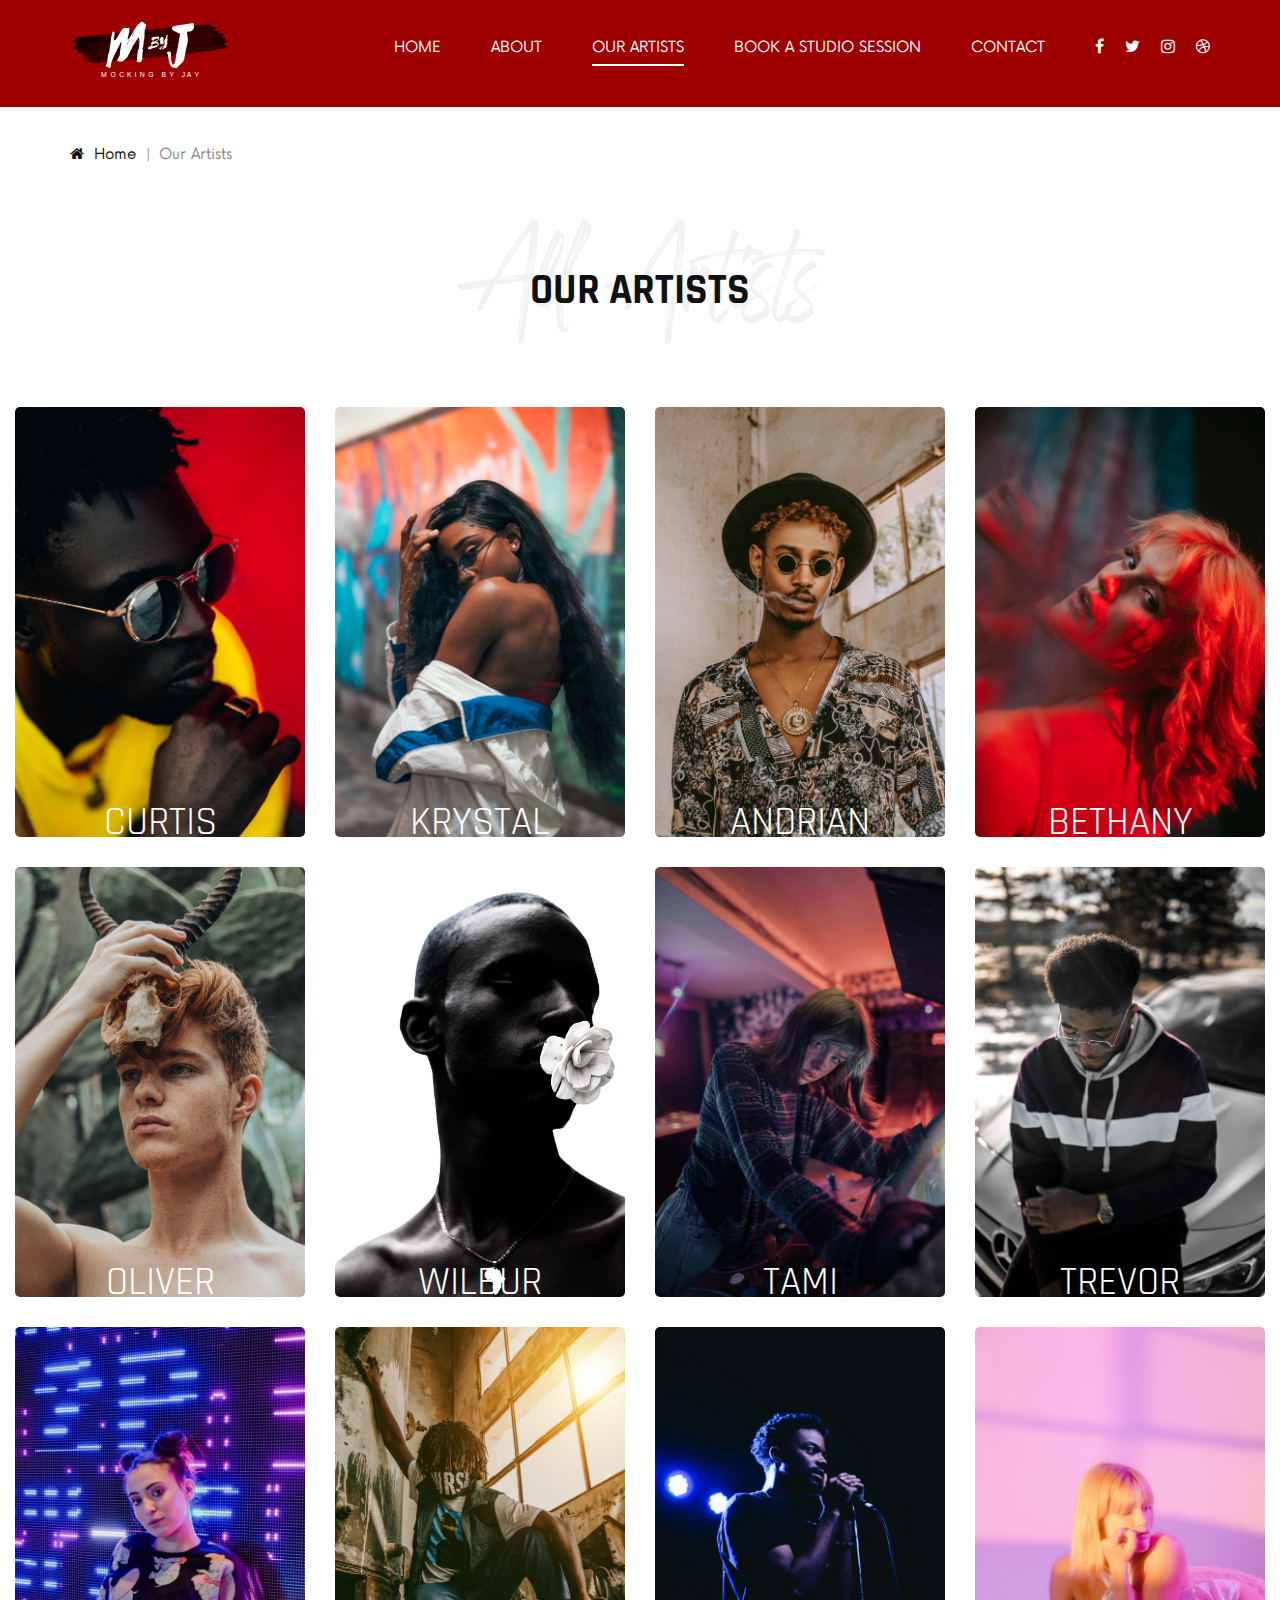
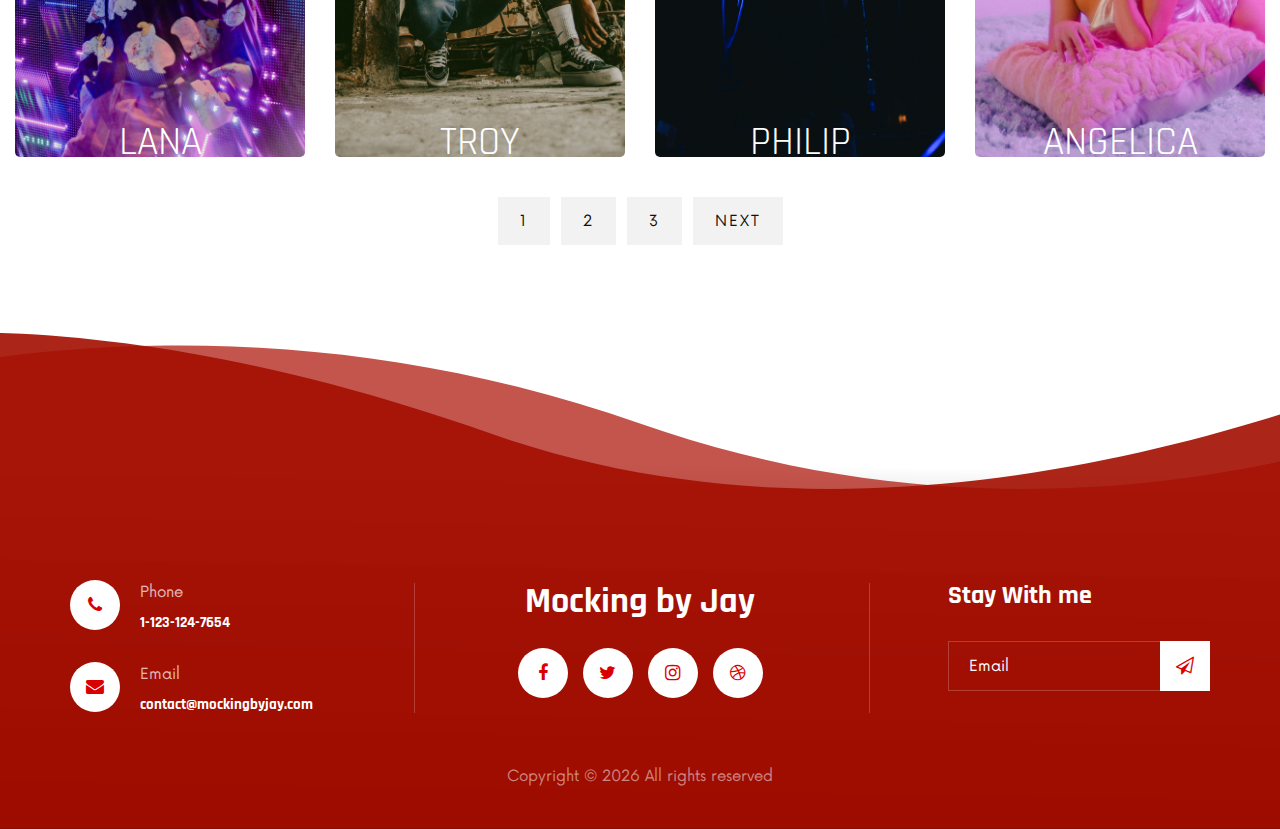
==== commit be8ba85a: "Ajusted css for artists.html" ====
--- a/artists.html
+++ b/artists.html
@@ -74,7 +74,7 @@
             <div class="row">
                 <div class="col-lg-12">
                     <div class="breadcrumb__links">
-                        <a href="#"><i class="fa fa-home"></i> Home</a>
+                        <a href="/index.html"><i class="fa fa-home"></i> Home</a>
                         <span>Our Artists</span>
                     </div>
                 </div>
--- a/css/style.css
+++ b/css/style.css
@@ -501,6 +501,42 @@
 		bottom: -10px;
 	}
 }
+
+/*-------------------------------
+    BREADCRUMB
+--------------------------------*/
+
+.breadcrumb-option {
+	padding-top: 35px;
+}
+
+.breadcrumb__links a {
+	font-size: 15px;
+	color: #111111;
+	margin-right: 18px;
+	display: inline-block;
+	position: relative;
+}
+
+.breadcrumb__links a:after {
+	position: absolute;
+	right: -14px;
+	top: 0;
+	content: "|";
+	color: #888888;
+}
+
+.breadcrumb__links a i {
+	margin-right: 5px;
+}
+
+.breadcrumb__links span {
+	font-size: 15px;
+	color: #888888;
+	display: inline-block;
+}
+
+
 
 /*-----------------------------------
   ARTISTS
@@ -688,6 +724,41 @@
                 .artist {
                     margin-bottom: 30px;
                 }
+
+
+.pagination__links {
+    text-align: center;
+    padding-top: 10px;
+}
+
+.pagination__links.blog__pagination {
+	text-align: left;
+}
+
+.pagination__links a {
+	display: inline-block;
+	font-size: 15px;
+	color: #111111;
+	text-transform: uppercase;
+	letter-spacing: 2px;
+	background: #f2f2f2;
+	-webkit-transition: all, 0.3s;
+	-o-transition: all, 0.3s;
+	transition: all, 0.3s;
+	margin-right: 6px;
+	margin-bottom: 5px;
+	padding: 14px 22px 12px;
+}
+
+.pagination__links a:last-child {
+	margin-right: 0;
+}
+
+.pagination__links a:hover {
+	background: var(--main-red-color);
+	color: #ffffff;
+}
+
             
 
 /*----------------------------------
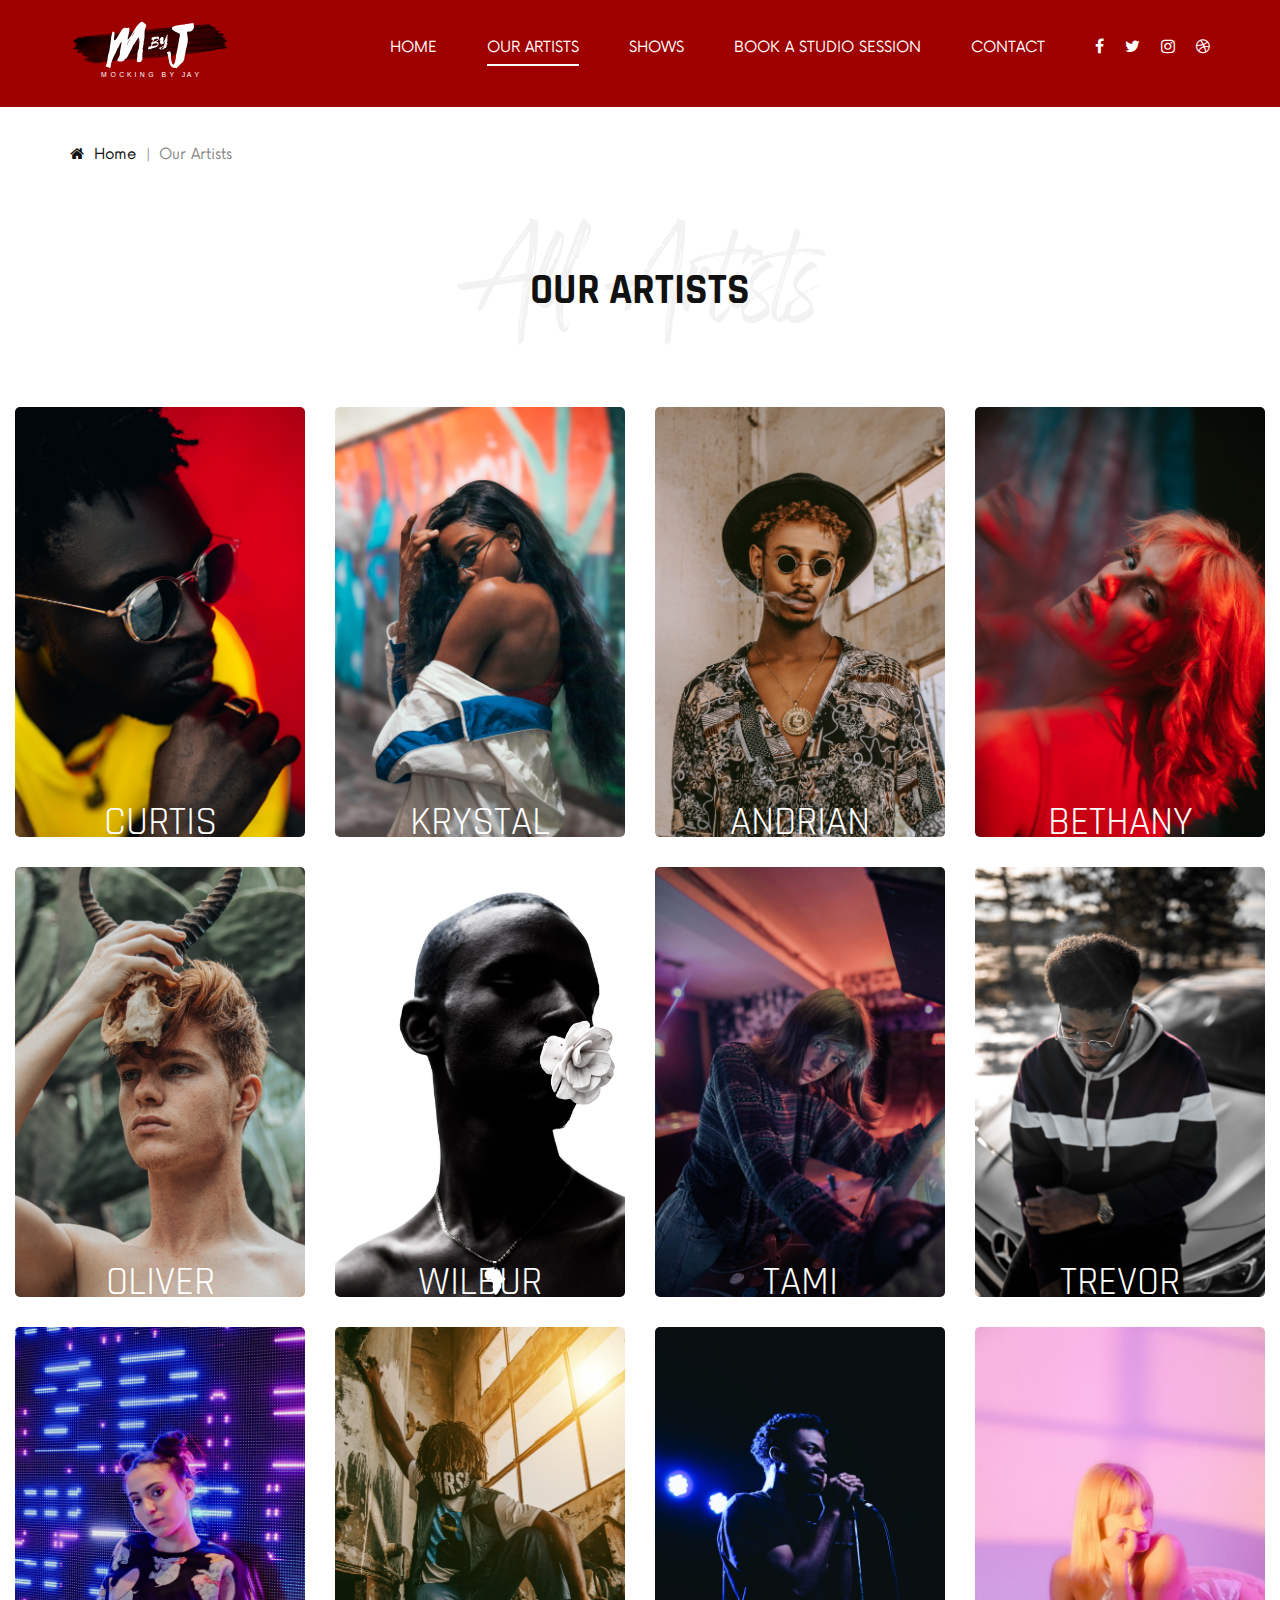
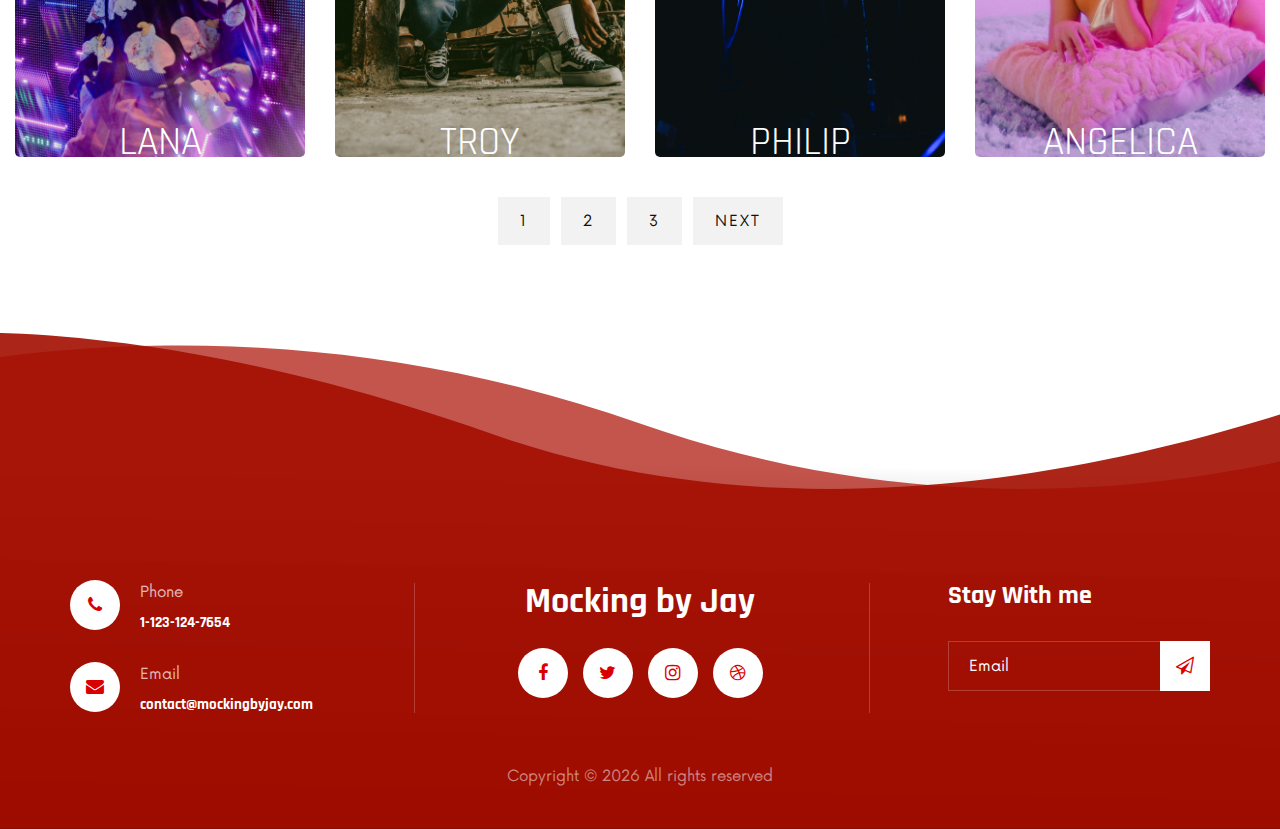
==== commit e3117dda: "Ajusted css and changed about.html to shows.html" ====
--- a/artists.html
+++ b/artists.html
@@ -48,8 +48,8 @@
                         <nav class="header__menu mobile-menu">
                             <ul>
                                 <li><a href="./index.html">Home</a></li>
-                                <li><a href="./about.html">About</a></li>
                                 <li class="active"><a href="./artists.html">Our Artists</a></li>
+                                <li><a href="./shows.html">Shows</a></li>
                                 <li><a href="./studio.html">Book a Studio Session</a></li>
                                 <li><a href="./contact.html">Contact</a></li>
                             </ul>
--- a/css/style.css
+++ b/css/style.css
@@ -831,6 +831,200 @@
 	text-align: center;
 }
 
+
+/*---------------------------------------
+  MAP
+-----------------------------------------*/
+
+.map {
+	height: 585px;
+	margin-top: 0px;
+}
+
+.map iframe {
+	width: 100%;
+}
+
+
+/*---------------------------------------
+  CONTACT
+-----------------------------------------*/
+
+.contact {
+	padding-top: 70px;
+	padding-bottom: 50px;
+}
+
+.contact__address .section-title {
+	margin-bottom: 10px;
+}
+
+.contact__address .section-title h2 {
+	text-transform: none;
+}
+
+.contact__address p {
+	margin-bottom: 34px;
+}
+
+.contact__address ul li {
+	list-style: none;
+	padding-left: 100px;
+	position: relative;
+	margin-bottom: 30px;
+}
+
+.contact__address ul li:last-child {
+	margin-bottom: 0;
+}
+
+.contact__address ul li i {
+	font-size: 30px;
+	height: 70px;
+	width: 70px;
+	background: #f5f5f5;
+	border-radius: 50%;
+	line-height: 70px;
+	text-align: center;
+	color: var(--main-red-color);
+	position: absolute;
+	left: 0;
+	top: -4px;
+}
+
+.contact__address ul li h5 {
+	font-size: 20px;
+	color: #111111;
+	font-weight: 700;
+	margin-bottom: 10px;
+}
+
+.contact__address ul li p {
+	margin-bottom: 0;
+}
+
+.contact__address ul li span {
+	font-size: 15px;
+	color: #111111;
+	display: inline-block;
+	margin-right: 25px;
+	position: relative;
+}
+
+.contact__address ul li span:after {
+	position: absolute;
+	right: -20px;
+	top: -1px;
+	content: ".";
+	font-size: 39px;
+	line-height: 0;
+	border-radius: 50%;
+}
+
+
+.contact__address ul li span:last-child {
+	margin-right: 0;
+}
+
+.contact__address ul li span:last-child:after {
+	display: none;
+}
+
+.contact__form .section-title {
+	margin-bottom: 10px;
+}
+
+.contact__form .section-title h2 {
+	text-transform: none;
+}
+
+.contact__form p {
+	margin-bottom: 34px;
+}
+
+.blog__details__form form .input__list,
+.contact__form form .input__list {
+	margin-right: -20px;
+	overflow: hidden;
+}
+
+.blog__details__form form .input__list input,
+.contact__form form .input__list input {
+	height: 50px;
+	font-size: 13px;
+	color: #666666;
+	padding-left: 20px;
+	border: 1px solid #e1e1e1;
+	width: calc(33.33% - 20px);
+	margin-bottom: 20px;
+	margin-right: 16px;
+}
+
+.blog__details__form form .input__list input::-webkit-input-placeholder,
+.contact__form form .input__list input::-webkit-input-placeholder {
+	color: #666666;
+}
+
+.blog__details__form form .input__list input::-moz-placeholder,
+.contact__form form .input__list input::-moz-placeholder {
+	color: #666666;
+}
+
+.blog__details__form form .input__list input:-ms-input-placeholder,
+.contact__form form .input__list input:-ms-input-placeholder {
+	color: #666666;
+}
+
+.blog__details__form form .input__list input::-ms-input-placeholder,
+.contact__form form .input__list input::-ms-input-placeholder {
+	color: #666666;
+}
+
+.blog__details__form form .input__list input::placeholder,
+.contact__form form .input__list input::placeholder {
+	color: #666666;
+}
+
+.blog__details__form form textarea,
+.contact__form form textarea {
+	height: 120px;
+	font-size: 13px;
+	color: #666666;
+	padding-left: 20px;
+	padding-top: 12px;
+	border: 1px solid #e1e1e1;
+	width: 100%;
+	margin-bottom: 14px;
+	resize: none;
+}
+
+.blog__details__form form textarea::-webkit-input-placeholder,
+.contact__form form textarea::-webkit-input-placeholder {
+	color: #666666;
+}
+
+.blog__details__form form textarea::-moz-placeholder,
+.contact__form form textarea::-moz-placeholder {
+	color: #666666;
+}
+
+.blog__details__form form textarea:-ms-input-placeholder,
+.contact__form form textarea:-ms-input-placeholder {
+	color: #666666;
+}
+
+.blog__details__form form textarea::-ms-input-placeholder,
+.contact__form form textarea::-ms-input-placeholder {
+	color: #666666;
+}
+
+.blog__details__form form textarea::placeholder,
+.contact__form form textarea::placeholder {
+	color: #666666;
+}
+
+
+
 /*---------------------------------------
   FOOTER
 -----------------------------------------*/
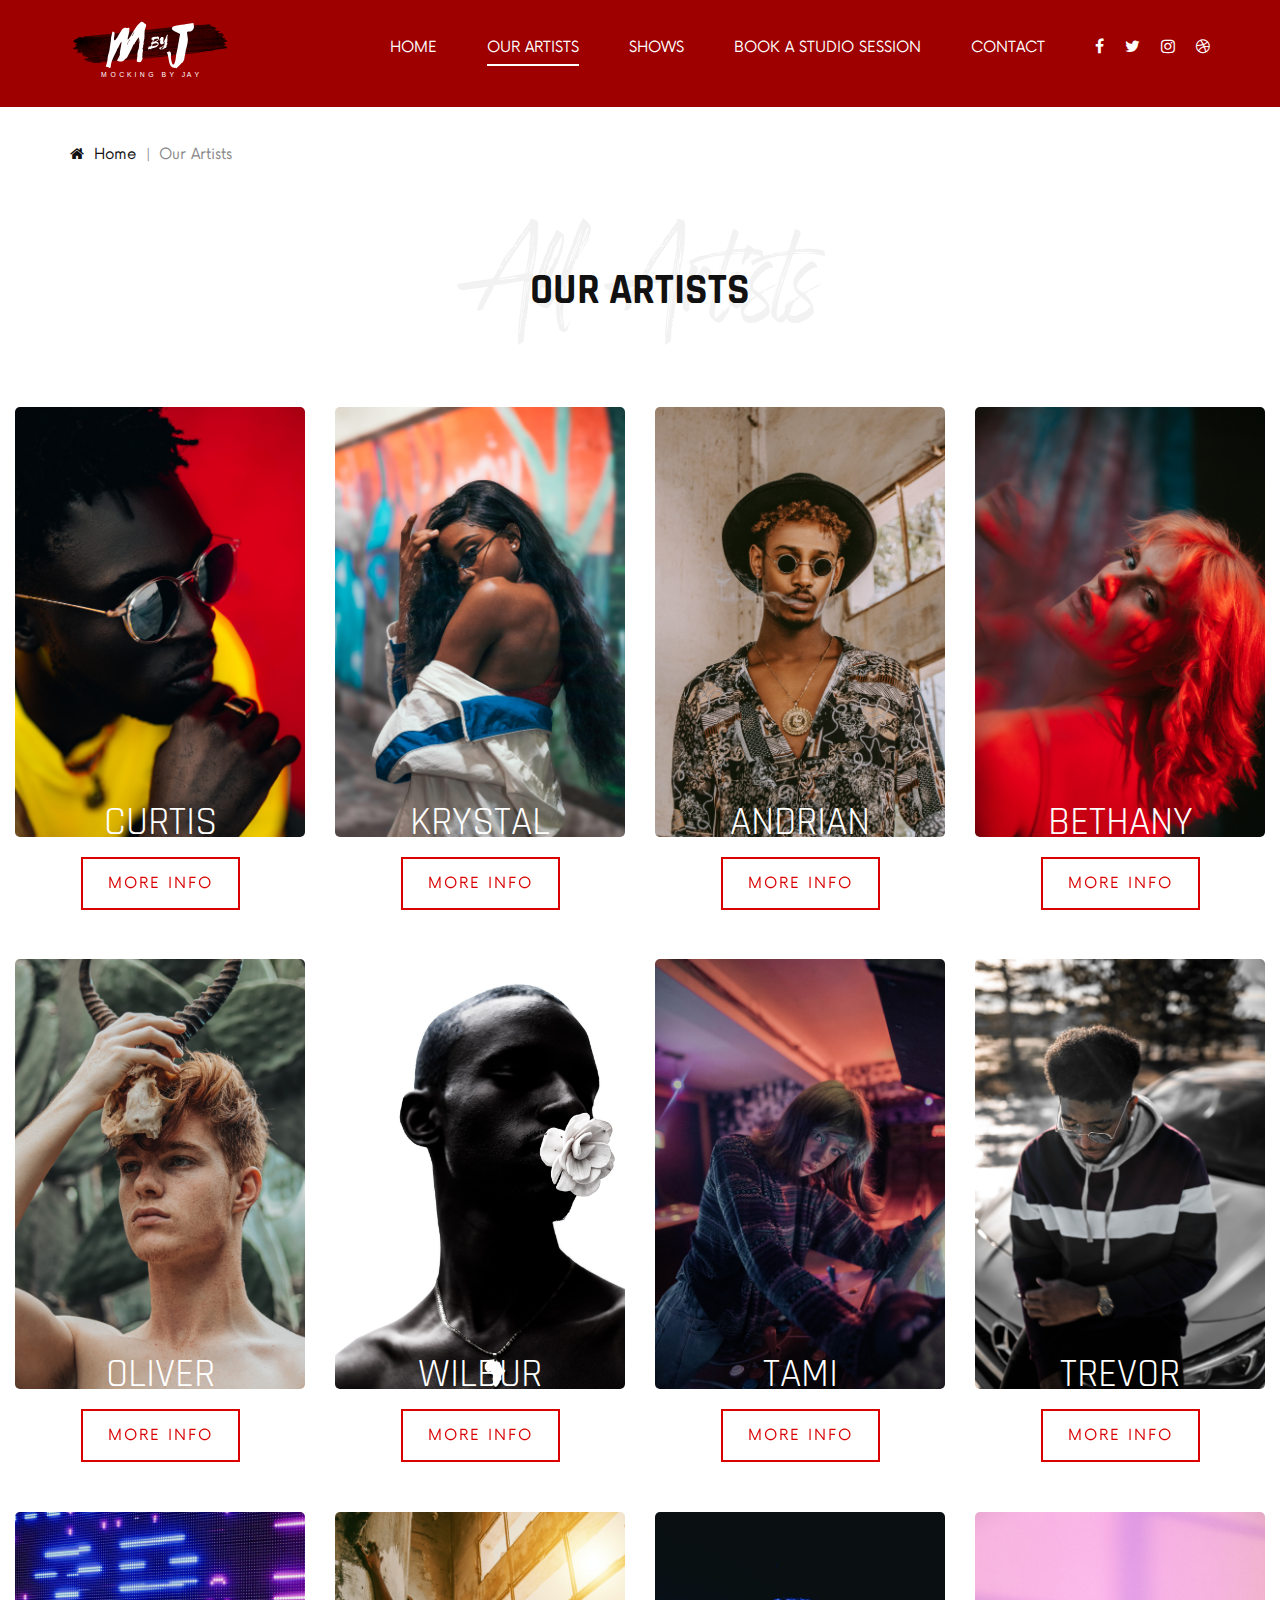
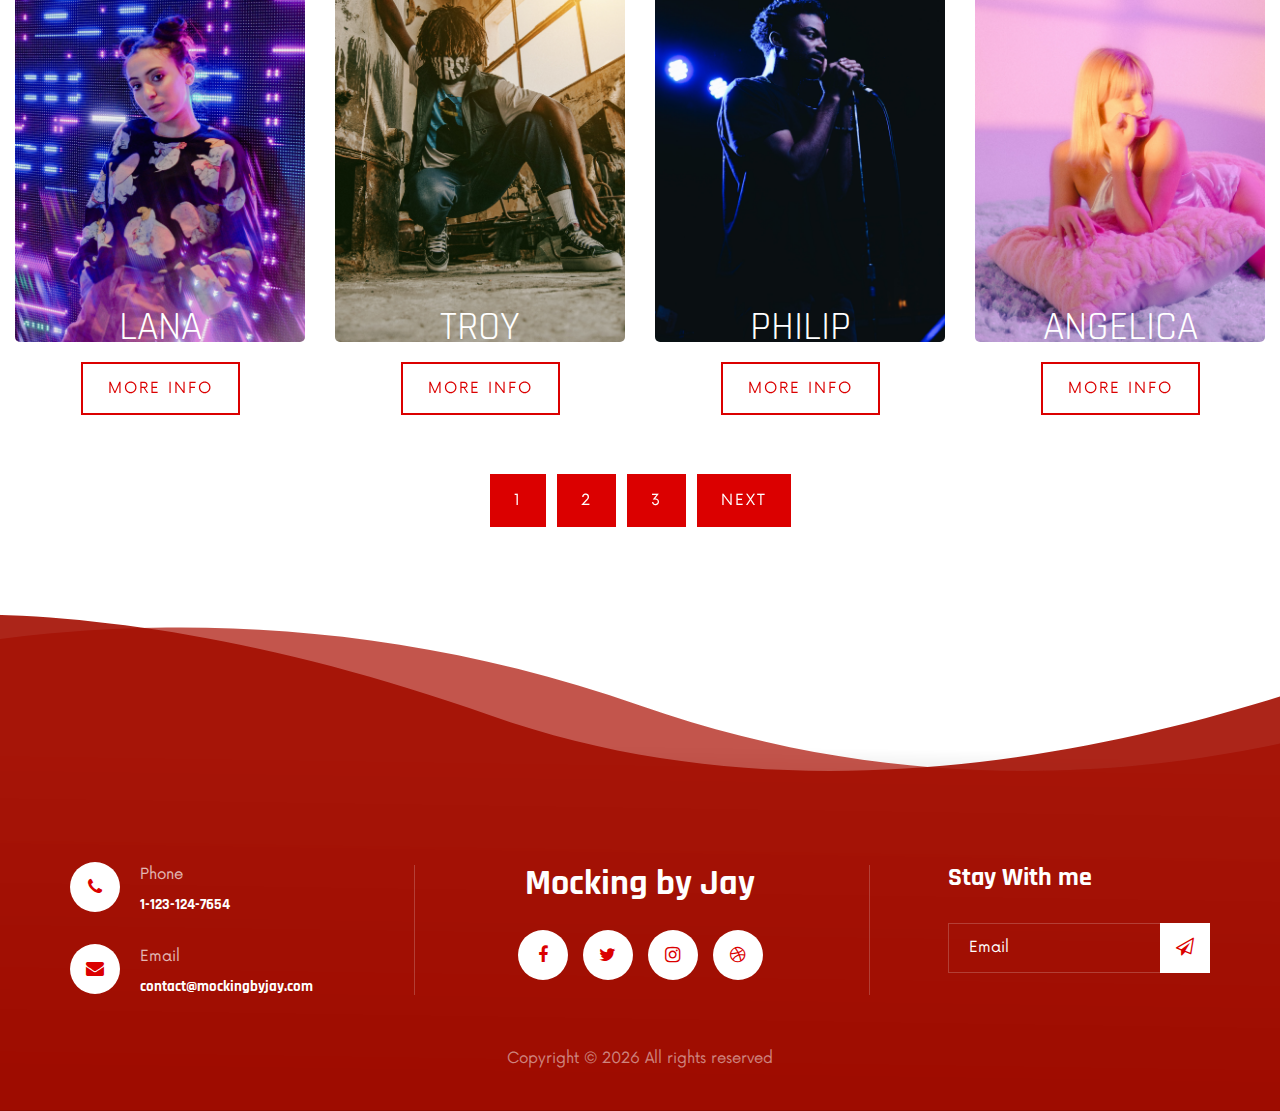
==== commit 62c06e7f: "Complete artists.html, contact.html and shows.html + css" ====
--- a/artists.html
+++ b/artists.html
@@ -26,12 +26,13 @@
     <link rel="stylesheet" href="css/owl.carousel.min.css" type="text/css">
     <link rel="stylesheet" href="css/slicknav.min.css" type="text/css">
     <link rel="stylesheet" href="css/style.css" type="text/css">
+    <link rel="stylesheet" href="css/hover.css" type="text/css">
 </head>
 <body>
 
     <!-- PRELODER -->
     <div id="preloder">
-        <div class="loader"></div>
+        <div class="loader"><i class="fas fa-circle"></i></div>
     </div>
 
      <!-- HEADER BEGIN -->
@@ -101,6 +102,7 @@
             <section class="ftco-section ftco-no-pt ftco-featured-model artist">
                 <div class="container-fluid">
                     <div class="row">
+
                         <div class="col-md-6 col-lg-3">
                             <div class="model-entry">
                                 <div class="model-img" style="background-image: url(img/zac-wolff-2qfYizn95pk-unsplash.jpg); background-size: cover;">
@@ -126,6 +128,9 @@
                                 </div>
                             </div>
                         </div>
+                        <div class="book-this-artist">
+                            <a href="/artists.html" class="primary-btn border-btn hvr-sweep-to-right">MORE INFO</a>
+                        </div>
                         </div>
                         
                         <div class="col-md-6 col-lg-3">
@@ -153,6 +158,9 @@
                                 </div>
                             </div>
                         </div>
+                        <div class="book-this-artist">
+                            <a href="/artists.html" class="primary-btn border-btn hvr-sweep-to-right">MORE INFO</a>
+                        </div>
                         </div>
         
                         <div class="col-md-6 col-lg-3">
@@ -180,6 +188,9 @@
                                 </div>
                             </div>
                         </div>
+                        <div class="book-this-artist">
+                            <a href="/artists.html" class="primary-btn border-btn hvr-sweep-to-right">MORE INFO</a>
+                        </div>
                         </div>
         
                         <div class="col-md-6 col-lg-3">
@@ -207,6 +218,9 @@
                                 </div>
                             </div>
                         </div>
+                        <div class="book-this-artist">
+                            <a href="/artists.html" class="primary-btn border-btn hvr-sweep-to-right">MORE INFO</a>
+                        </div>
                         </div>
         
                         <div class="col-md-6 col-lg-3">
@@ -234,6 +248,9 @@
                                 </div>
                             </div>
                         </div>
+                        <div class="book-this-artist">
+                            <a href="/artists.html" class="primary-btn border-btn hvr-sweep-to-right">MORE INFO</a>
+                        </div>
                         </div>
         
                         <div class="col-md-6 col-lg-3">
@@ -261,6 +278,9 @@
                                 </div>
                             </div>
                         </div>
+                        <div class="book-this-artist">
+                            <a href="/artists.html" class="primary-btn border-btn hvr-sweep-to-right">MORE INFO</a>
+                        </div>
                         </div>
         
                         <div class="col-md-6 col-lg-3">
@@ -288,6 +308,9 @@
                                 </div>
                             </div>
                         </div>
+                        <div class="book-this-artist">
+                            <a href="/artists.html" class="primary-btn border-btn hvr-sweep-to-right">MORE INFO</a>
+                        </div>
                         </div>
         
                         <div class="col-md-6 col-lg-3">
@@ -315,6 +338,9 @@
                                 </div>
                             </div>
                         </div>
+                        <div class="book-this-artist">
+                            <a href="/artists.html" class="primary-btn border-btn hvr-sweep-to-right">MORE INFO</a>
+                        </div>
                         </div>
         
                         <div class="col-md-6 col-lg-3">
@@ -342,6 +368,9 @@
                                 </div>
                             </div>
                         </div>
+                        <div class="book-this-artist">
+                            <a href="/artists.html" class="primary-btn border-btn hvr-sweep-to-right">MORE INFO</a>
+                        </div>
                         </div>
         
                         <div class="col-md-6 col-lg-3">
@@ -369,6 +398,9 @@
                                 </div>
                             </div>
                         </div>
+                        <div class="book-this-artist">
+                            <a href="/artists.html" class="primary-btn border-btn hvr-sweep-to-right">MORE INFO</a>
+                        </div>
                         </div>
         
                         <div class="col-md-6 col-lg-3">
@@ -396,6 +428,9 @@
                                 </div>
                             </div>
                         </div>
+                        <div class="book-this-artist">
+                            <a href="/artists.html" class="primary-btn border-btn hvr-sweep-to-right">MORE INFO</a>
+                        </div>
                         </div>
         
                         <div class="col-md-6 col-lg-3">
@@ -422,15 +457,18 @@
                                     </div>
                                 </div>
                             </div>
+                        </div>
+                        <div class="book-this-artist">
+                            <a href="/artists.html" class="primary-btn border-btn hvr-sweep-to-right">MORE INFO</a>
                         </div>
                         </div>
 
                         <div class="col-lg-12">
                             <div class="pagination__links">
-                                <a href="#">1</a>
-                                <a href="#">2</a>
-                                <a href="#">3</a>
-                                <a href="#">Next</a>
+                                <a href="#" class="hvr-radial-out">1</a>
+                                <a href="#" class="hvr-radial-out">2</a>
+                                <a href="#" class="hvr-radial-out">3</a>
+                                <a href="#" class="hvr-radial-out">Next</a>
                             </div>
                         </div>
 
--- a/css/style.css
+++ b/css/style.css
@@ -23,6 +23,11 @@
 	-webkit-animation: loader 0.8s linear infinite;
 }
 
+.loader i {
+    color: var(--main-red-color);
+    font-size: 50px;
+}
+
 @keyframes loader {
 	0% {
 		-webkit-transform: rotate(0deg);
@@ -221,22 +226,21 @@
 	color: #ffffff;
 	background: var(--main-red-color);
     letter-spacing: 2px;
-    border-radius: 10px;
+
 }
 
 .primary-btn:hover {
-    background: var(--main-red-over);
+    color:white;
 }
 
 .primary-btn.border-btn {
 	background: transparent;
 	border: 2px solid var(--main-red-color);
-	color: #111111;
-}
-
-.primary-btn.border-btn:hover {
-    border-color: var(--main-red-over);
-}
+	color: var(--main-red-color);
+}
+
+
+
 
 .count-btn {
     background: transparent;
@@ -249,6 +253,10 @@
     background:transparent;
     backdrop-filter: blur(8px) brightness(8px);
     -webkit-backdrop-filter: blur(8px) brightness(60%);
+    -webkit-transition-duration: 0.6s;
+    transition-duration: 0.6s;
+    -webkit-transition-property: backdrop-filter;
+    transition-property: backdrop-filter;
 }
 
 .site-btn {
@@ -562,6 +570,14 @@
 	margin-bottom: 100px;
 }
 
+.book-this-artist {
+    padding-right: auto;
+    padding-left: auto;
+    text-align: center;
+    margin-bottom: 50px;
+    margin-top: -10px;
+}
+
 @media (min-width: 992px) {
     .ftco-featured-model {
       margin-top: -50px; } }
@@ -578,9 +594,9 @@
   width: auto;
   display: block;
   z-index: 0;
-  -webkit-transition: 0.2s;
-  -o-transition: 0.2s;
-  transition: 0.2s;
+  -webkit-transition: 1s;
+  -o-transition: 1s;
+  transition: 1s;
   position: relative; 
 }
 
@@ -641,9 +657,9 @@
                 display: block;
                 background: #fff;
                 opacity: 0;
-                -webkit-transition: 0.2s;
-                -o-transition: 0.2s;
-                transition: 0.2s; }
+                -webkit-transition: 1s;
+                -o-transition: 1s;
+                transition: 1s; }
                 @media (prefers-reduced-motion: reduce) {
                   .model-img .text {
                     -webkit-transition: none;
@@ -738,13 +754,10 @@
 .pagination__links a {
 	display: inline-block;
 	font-size: 15px;
-	color: #111111;
+	color: white;
 	text-transform: uppercase;
 	letter-spacing: 2px;
-	background: #f2f2f2;
-	-webkit-transition: all, 0.3s;
-	-o-transition: all, 0.3s;
-	transition: all, 0.3s;
+    background: var(--main-red-color);
 	margin-right: 6px;
 	margin-bottom: 5px;
 	padding: 14px 22px 12px;
@@ -754,10 +767,7 @@
 	margin-right: 0;
 }
 
-.pagination__links a:hover {
-	background: var(--main-red-color);
-	color: #ffffff;
-}
+
 
             
 
@@ -767,6 +777,16 @@
 
 .countdown {
 	padding-bottom: 560px;
+}
+
+.countdown-bread a {
+    color: white;
+}
+
+.countdown.countdown--page {
+	padding-top: 150px;
+    padding-bottom: 150px;
+    margin-top: -60px;
 }
 
 .countdown.countdown--page {
@@ -830,6 +850,147 @@
 .buy__tickets {
 	text-align: center;
 }
+
+
+/*---------------------------------------
+  SHOWS
+-----------------------------------------*/
+
+.tours {
+	padding-top: 150px;
+	padding-bottom: 60px;
+}
+
+.tours__item__text {
+	padding-right: 30px;
+	margin-bottom: 100px;
+}
+
+.tours__item__text.tours__item__text--right {
+	padding-left: 30px;
+	padding-right: 0;
+}
+
+.tours__item__text h2 {
+	font-size: 42px;
+	color: #111111;
+	text-transform: uppercase;
+	margin-bottom: 24px;
+}
+
+.tours__item__text .tours__text__widget {
+	overflow: hidden;
+	border-bottom: 2px solid #f2f2f2;
+	padding-bottom: 38px;
+}
+
+.tours__item__text .tours__text__widget ul {
+	float: left;
+}
+
+.tours__item__text .tours__text__widget ul li {
+	list-style: none;
+	font-size: 15px;
+	color: #111111;
+	padding-left: 35px;
+	position: relative;
+	margin-bottom: 10px;
+}
+
+.tours__item__text .tours__text__widget ul li i {
+	color: var(--main-red-color);
+	position: absolute;
+	left: 0;
+	top: 3px;
+}
+
+.tours__item__text .tours__text__widget ul li span {
+	display: inline-block;
+	padding-right: 8px;
+	position: relative;
+	margin-right: 5px;
+}
+
+.tours__item__text .tours__text__widget ul li:last-child {
+	margin-bottom: 0;
+}
+
+.tours__item__text .tours__text__widget ul li span:last-child {
+	padding-right: 0;
+	margin-right: 0;
+}
+
+.tours__item__text .tours__text__widget ul li span:last-child:after {
+	display: none;
+}
+
+.tours__item__text .tours__text__widget ul li span:after {
+	position: absolute;
+	right: 0;
+	top: 0;
+	content: "|";
+}
+
+.tours__item__text .tours__text__widget .price {
+	font-size: 18px;
+	color: #ffffff;
+	font-weight: 700;
+	display: inline-block;
+	padding: 14px 25px 12px 30px;
+    background: var(--main-red-color);
+	float: right;
+}
+
+.tours__item__text .tours__text__desc {
+	padding-top: 40px;
+	margin-bottom: 65px;
+}
+
+.tours__item__text .tours__text__desc p {
+	color: #111111;
+	margin-bottom: 20px;
+}
+
+.tours__item__text .tours__text__desc p:last-child {
+	margin-bottom: 0;
+}
+
+.tours__item__pic {
+	position: relative;
+	z-index: 1;
+	padding-right: 50px;
+	margin-bottom: 110px;
+	padding-left: 30px;
+}
+
+.tours__item__pic.tours__item__pic--left {
+	padding-left: 50px;
+	padding-right: 0;
+}
+
+.tours__item__pic.tours__item__pic--left:after {
+	left: 0;
+}
+
+.tours__item__pic.tours__item__pic--last {
+	margin-bottom: 0;
+}
+
+.tours__item__pic:after {
+	position: absolute;
+	left: 50px;
+	top: -50px;
+	width: calc(100% - 50px);
+	height: 100%;
+	border: 20px solid rgba(255, 0, 0, 0.1);
+	content: "";
+	z-index: -1;
+}
+
+.tours__item__pic img {
+	min-width: 100%;
+}
+
 
 
 /*---------------------------------------
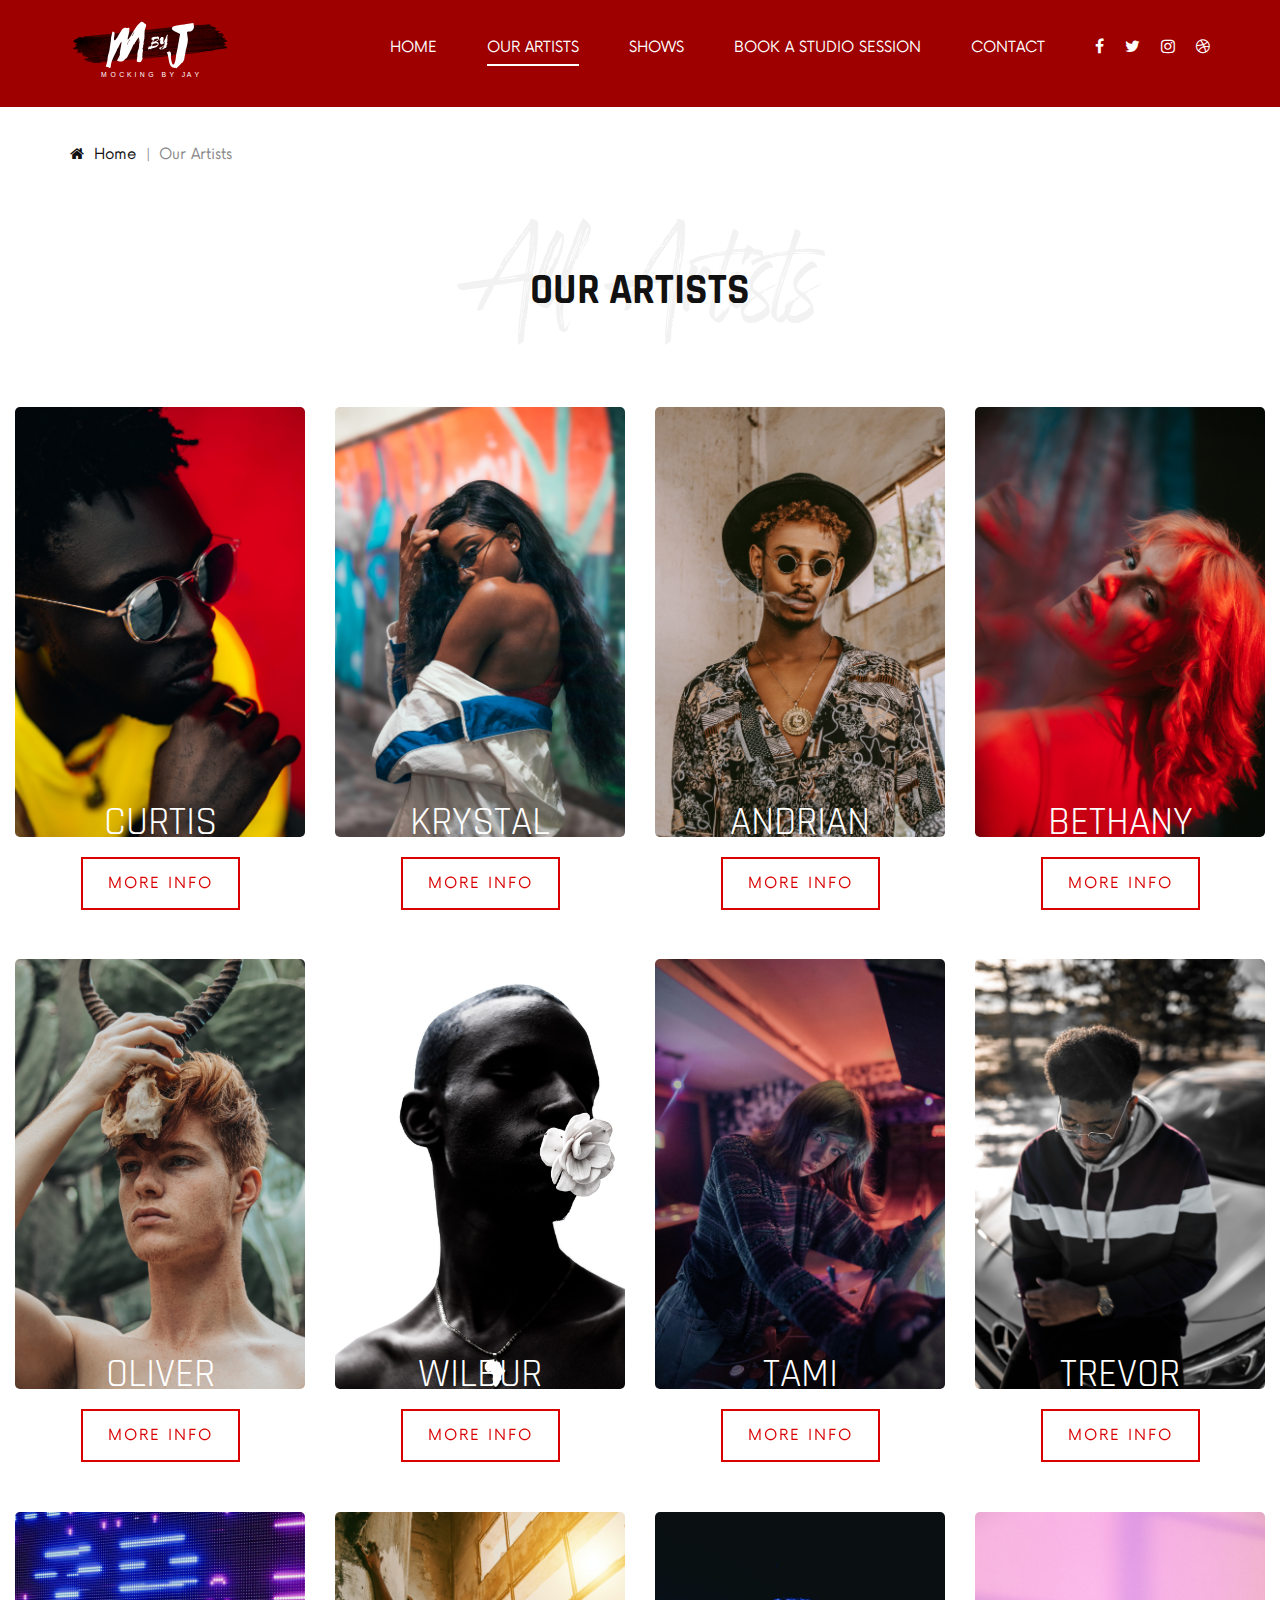
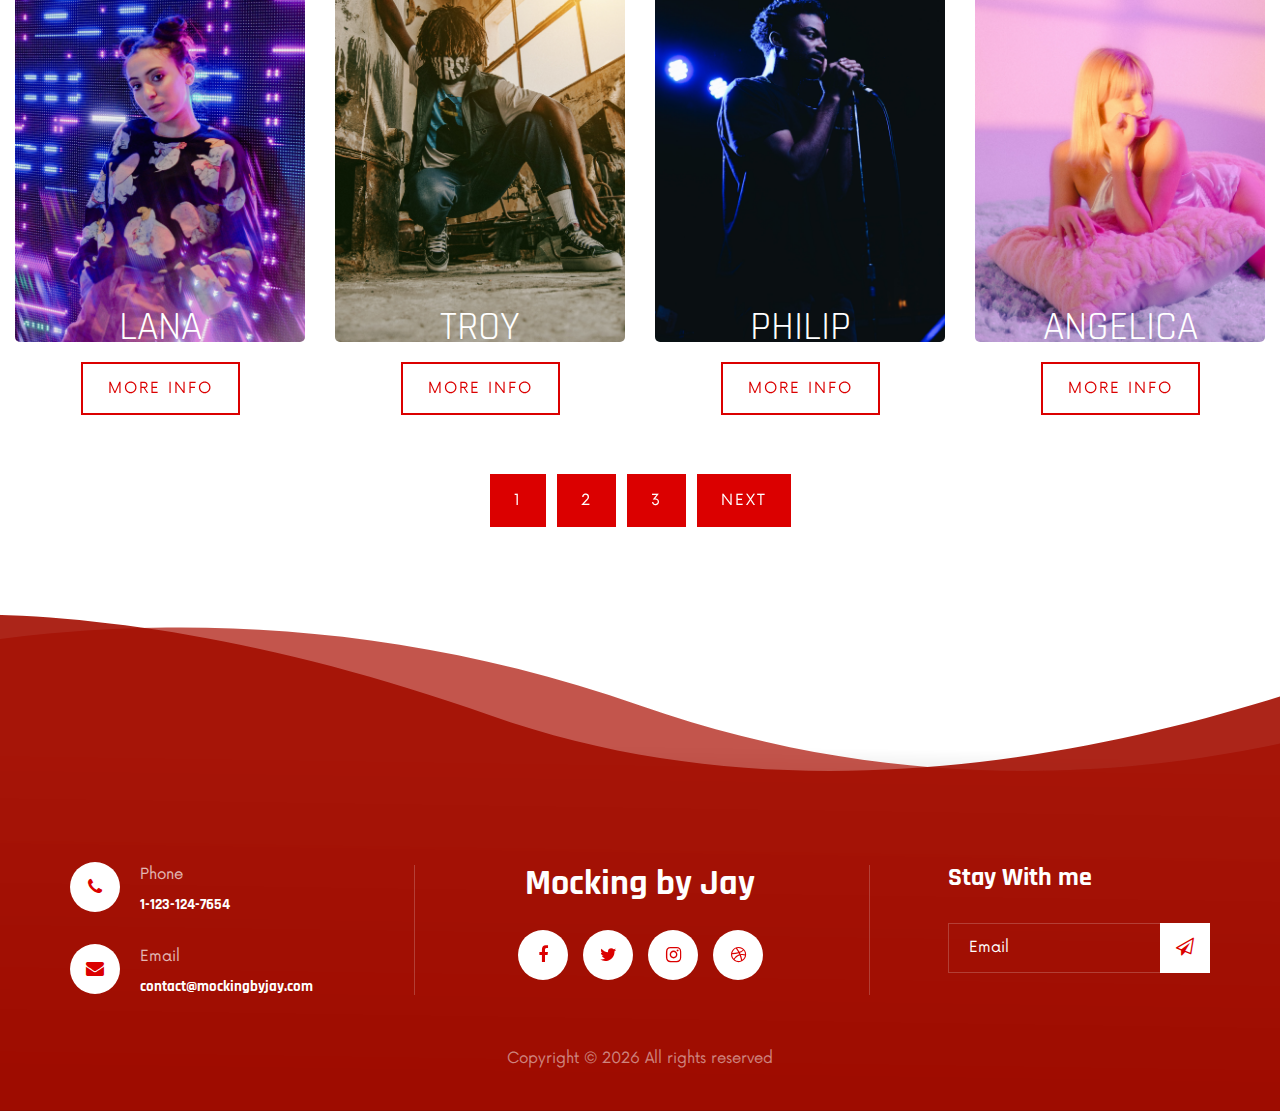
==== commit 09730771: "Polished hover effects + css" ====
--- a/artists.html
+++ b/artists.html
@@ -129,7 +129,7 @@
                             </div>
                         </div>
                         <div class="book-this-artist">
-                            <a href="/artists.html" class="primary-btn border-btn hvr-sweep-to-right">MORE INFO</a>
+                            <a href="/curtis-Mckenzie.html" class="primary-btn border-btn hvr-sweep-to-right">MORE INFO</a>
                         </div>
                         </div>
                         
@@ -159,7 +159,7 @@
                             </div>
                         </div>
                         <div class="book-this-artist">
-                            <a href="/artists.html" class="primary-btn border-btn hvr-sweep-to-right">MORE INFO</a>
+                            <a href="/curtis-Mckenzie.html" class="primary-btn border-btn hvr-sweep-to-right">MORE INFO</a>
                         </div>
                         </div>
         
@@ -189,7 +189,7 @@
                             </div>
                         </div>
                         <div class="book-this-artist">
-                            <a href="/artists.html" class="primary-btn border-btn hvr-sweep-to-right">MORE INFO</a>
+                            <a href="/curtis-Mckenzie.html" class="primary-btn border-btn hvr-sweep-to-right">MORE INFO</a>
                         </div>
                         </div>
         
@@ -219,7 +219,7 @@
                             </div>
                         </div>
                         <div class="book-this-artist">
-                            <a href="/artists.html" class="primary-btn border-btn hvr-sweep-to-right">MORE INFO</a>
+                            <a href="/curtis-Mckenzie.html" class="primary-btn border-btn hvr-sweep-to-right">MORE INFO</a>
                         </div>
                         </div>
         
@@ -249,7 +249,7 @@
                             </div>
                         </div>
                         <div class="book-this-artist">
-                            <a href="/artists.html" class="primary-btn border-btn hvr-sweep-to-right">MORE INFO</a>
+                            <a href="/curtis-Mckenzie.html" class="primary-btn border-btn hvr-sweep-to-right">MORE INFO</a>
                         </div>
                         </div>
         
@@ -279,7 +279,7 @@
                             </div>
                         </div>
                         <div class="book-this-artist">
-                            <a href="/artists.html" class="primary-btn border-btn hvr-sweep-to-right">MORE INFO</a>
+                            <a href="/curtis-Mckenzie.html" class="primary-btn border-btn hvr-sweep-to-right">MORE INFO</a>
                         </div>
                         </div>
         
@@ -309,7 +309,7 @@
                             </div>
                         </div>
                         <div class="book-this-artist">
-                            <a href="/artists.html" class="primary-btn border-btn hvr-sweep-to-right">MORE INFO</a>
+                            <a href="/curtis-Mckenzie.html" class="primary-btn border-btn hvr-sweep-to-right">MORE INFO</a>
                         </div>
                         </div>
         
@@ -339,7 +339,7 @@
                             </div>
                         </div>
                         <div class="book-this-artist">
-                            <a href="/artists.html" class="primary-btn border-btn hvr-sweep-to-right">MORE INFO</a>
+                            <a href="/curtis-Mckenzie.html" class="primary-btn border-btn hvr-sweep-to-right">MORE INFO</a>
                         </div>
                         </div>
         
@@ -369,7 +369,7 @@
                             </div>
                         </div>
                         <div class="book-this-artist">
-                            <a href="/artists.html" class="primary-btn border-btn hvr-sweep-to-right">MORE INFO</a>
+                            <a href="/curtis-Mckenzie.html" class="primary-btn border-btn hvr-sweep-to-right">MORE INFO</a>
                         </div>
                         </div>
         
@@ -399,7 +399,7 @@
                             </div>
                         </div>
                         <div class="book-this-artist">
-                            <a href="/artists.html" class="primary-btn border-btn hvr-sweep-to-right">MORE INFO</a>
+                            <a href="/curtis-Mckenzie.html" class="primary-btn border-btn hvr-sweep-to-right">MORE INFO</a>
                         </div>
                         </div>
         
@@ -429,7 +429,7 @@
                             </div>
                         </div>
                         <div class="book-this-artist">
-                            <a href="/artists.html" class="primary-btn border-btn hvr-sweep-to-right">MORE INFO</a>
+                            <a href="/curtis-Mckenzie.html" class="primary-btn border-btn hvr-sweep-to-right">MORE INFO</a>
                         </div>
                         </div>
         
@@ -459,7 +459,7 @@
                             </div>
                         </div>
                         <div class="book-this-artist">
-                            <a href="/artists.html" class="primary-btn border-btn hvr-sweep-to-right">MORE INFO</a>
+                            <a href="/curtis-Mckenzie.html" class="primary-btn border-btn hvr-sweep-to-right">MORE INFO</a>
                         </div>
                         </div>
 
@@ -503,10 +503,10 @@
                 <div class="footer__social">
                     <h2>Mocking by Jay</h2>
                     <div class="footer__social__links">
-                        <a href="#"><i class="fa fa-facebook"></i></a>
-                        <a href="#"><i class="fa fa-twitter"></i></a>
-                        <a href="#"><i class="fa fa-instagram"></i></a>
-                        <a href="#"><i class="fa fa-dribbble"></i></a>
+                        <a href="#" class="hvr-pulse-grow"><i class="fa fa-facebook "></i></a>
+                            <a href="#" class="hvr-pulse-grow"><i class="fa fa-twitter"></i></a>
+                            <a href="#" class="hvr-pulse-grow"><i class="fa fa-instagram"></i></a>
+                            <a href="#" class="hvr-pulse-grow"><i class="fa fa-dribbble"></i></a>
                     </div>
                 </div>
             </div>
--- a/css/style.css
+++ b/css/style.css
@@ -95,6 +95,7 @@
 	font-weight: 400;
 	font-family: "Rajdhani" , sans-serif;
 }
+
 
 h1 {
 	font-size: 70px;
@@ -543,6 +544,187 @@
 	color: #888888;
 	display: inline-block;
 }
+
+/*-----------------------------------
+  BLOG
+-------------------------------------*/
+
+.blog {
+	padding-bottom: 60px;
+}
+
+.blog .section-title {
+	margin-bottom: 80px;
+}
+
+.blog__large {
+	margin-bottom: 45px;
+	-webkit-box-shadow: 0px 3px 10px rgba(22, 41, 124, 0.1);
+	box-shadow: 0px 3px 10px rgba(22, 41, 124, 0.1);
+	margin-bottom: 50px;
+}
+
+.blog__large__pic {
+	height: 370px;
+	position: relative;
+}
+
+.blog__large__text {
+	background: #ffffff;
+	text-align: center;
+	padding: 30px 40px 0;
+}
+
+.blog__large__text span {
+	font-size: 13px;
+	text-transform: uppercase;
+	color: var(--main-red-color);
+}
+
+.blog__large__text h4 {
+	color: #111111;
+	font-weight: 700;
+	line-height: 31px;
+	margin-top: 5px;
+	margin-bottom: 15px;
+}
+
+.blog__large__text p {
+	margin-bottom: 40px;
+}
+
+.blog__large__widget {
+	border-top: 1px solid #f2f2f2;
+	padding: 15px 0 20px;
+	text-align: left;
+	margin: 0 30px;
+}
+
+.blog__large__widget .right__widget {
+	text-align: right;
+}
+
+.blog__large__widget ul li {
+	font-size: 13px;
+	color: #888888;
+	display: inline-block;
+	list-style: none;
+	margin-right: 20px;
+	position: relative;
+}
+
+.blog__large__widget ul li span {
+	color: #111111;
+}
+
+.blog__large__widget ul li:after {
+	position: absolute;
+	right: -14px;
+	top: -2px;
+	content: "|";
+}
+
+.blog__large__widget ul li:last-child {
+	margin-right: 0;
+}
+
+.blog__large__widget ul li:last-child:after {
+	display: none;
+}
+
+.blog__sidebar__item {
+    text-align: center;
+    margin-top: 160px;
+	margin-bottom: 65px;
+}
+
+.bottom {
+    margin-top: 0px;
+}
+
+.blog__sidebar__item:last-child {
+	margin-bottom: 0;
+}
+
+.blog__sidebar__item form input {
+	height: 50px;
+	font-size: 15px;
+	color: #444444;
+	padding-left: 20px;
+	border: 1px solid #e1e1e1;
+	width: 100%;
+	margin-bottom: 20px;
+}
+
+.check-date i {
+	color: var(--main-red-color);
+	position: relative;
+	left: 150px;
+	bottom: 55px;
+}
+
+.blog__sidebar__item form input::-webkit-input-placeholder {
+	color: #aaaaaa;
+}
+
+.blog__sidebar__item form input::-moz-placeholder {
+	color: #aaaaaa;
+}
+
+.blog__sidebar__item form input:-ms-input-placeholder {
+	color:#aaaaaa;
+}
+
+.blog__sidebar__item form input::-ms-input-placeholder {
+	color: #aaaaaa;
+}
+
+.blog__sidebar__item form input::placeholder {
+	color: #aaaaaa;
+}
+
+.blog__sidebar__title {
+	text-align: center;
+	margin-bottom: 35px;
+}
+
+.blog__sidebar__title h4 {
+	color: #111111;
+	font-weight: 700;
+	position: relative;
+	padding-bottom: 20px;
+}
+
+.blog__sidebar__title h4::before {
+	position: absolute;
+	left: 0;
+	right: 0;
+	bottom: 0;
+	height: 5px;
+	width: 70px;
+	background: #e1e1e1;
+	content: "";
+	margin: 0 auto;
+}
+
+.blog__sidebar__social a {
+	display: inline-block;
+	font-size: 18px;
+	color: #111111;
+	width: 50px;
+	height: 50px;
+	background: #f2f2f2;
+	border-radius: 50%;
+	line-height: 50px;
+	text-align: center;
+	margin-right: 6px;
+	margin-bottom: 5px;
+}
+
+.blog__sidebar__social a:last-child {
+	margin-right: 6px;
+}
+
 
 
 
@@ -767,10 +949,246 @@
 	margin-right: 0;
 }
 
-
-
-            
-
+/*-----------------------------------
+  SKILLS
+-------------------------------------*/
+
+.skills {
+	padding-bottom: 0;
+	padding-top: 80px;
+}
+
+.skills__content {
+	background: var(--main-red-color);
+	height: 500px;
+	padding: 100px 70px 60px;
+}
+
+.skills__content .section-title h2 {
+	color: #ffffff;
+}
+
+.skills__content .section-title h1 {
+	color: #ffffff;
+	opacity: 0.3;
+	text-align: center;
+}
+     
+.skills__content p {
+	color: #ffffff;
+	margin-bottom: 32px;
+}
+
+.skill__bar__item {
+	margin-bottom: 20px;
+}
+
+.skill__bar__item p {
+	font-size: 15px;
+	font-weight: 500;
+	color: #ffffff;
+	margin-bottom: 10px;
+}
+
+.skill__bar__item .barfiller {
+	width: 100%;
+	height: 5px;
+	background: rgba(255, 255, 255, 0.2);
+	border: none;
+	margin-bottom: 0;
+	-webkit-box-shadow: none;
+	box-shadow: none;
+}
+
+.skill__bar__item .barfiller .tip {
+	margin-top: -32px;
+	padding: 0;
+	font-size: 15px;
+	color: #fff;
+	background: transparent;
+}
+
+.skill__bar__item .barfiller .tip:after {
+	display: none;
+}
+
+.skills__video {
+	height: 500px;
+	display: -webkit-box;
+	display: -ms-flexbox;
+	display: flex;
+	-webkit-box-align: center;
+	-ms-flex-align: center;
+	align-items: center;
+	-webkit-box-pack: center;
+	-ms-flex-pack: center;
+	justify-content: center;
+}
+
+.skills__video .play-btn {
+	font-size: 26px;
+	color: var(--main-red-color);
+	height: 90px;
+	width: 90px;
+	border-radius: 50%;
+	background: rgba(221, 31, 31, 0.3);
+	display: inline-block;
+	line-height: 90px;
+	text-align: center;
+	position: relative;
+	z-index: 1;
+}
+
+.skills__video .play-btn i {
+	position: relative;
+	top: 2px;
+	left: 2px;
+}
+
+.skills__video .play-btn:after {
+	position: absolute;
+	left: 15px;
+	top: 15px;
+	height: 60px;
+	width: 60px;
+	background: #ffffff;
+	border-radius: 50%;
+	content: "";
+	z-index: -1;
+}
+
+/*----------------------------------
+  ABOUT PIC
+------------------------------------*/
+
+.devide {
+    display:flex;
+    width: 100%;
+    justify-content: center;
+}
+
+.devide p {
+    background-color: rgb(173, 173, 173);
+    width: 60%;
+    height: 2px;
+}
+
+.content2 {
+    margin-top: 100px;
+}
+
+.about__pic {
+    height: 400px;
+	overflow: hidden;
+}
+
+.about-pic {
+	overflow: hidden;
+}
+
+.about-pic .container-fluid {
+	padding-right: 0;
+}
+
+.about-pic img {
+	min-width: 100%;
+	margin-bottom: 10px;
+	padding-right: 10px;
+}
+
+.about__pic .container-fluid {
+	padding-right: 0;
+}
+
+.about__pic img {
+	min-width: 100%;
+	margin-bottom: 10px;
+	padding-right: 10px;
+}
+
+.one {
+    position: relative;
+    bottom: 200px;
+}
+
+.signature {
+    margin-top: 80px;
+	color: #797979;
+	font-weight: 400;
+    font-family: "Rockville Solid Regular";
+    font-size: 60px;
+}
+
+/*----------------------------------
+  ABOUT SERVICES
+------------------------------------*/
+
+.about-services {
+	padding-bottom: 50px;
+}
+
+.about-services .section-title {
+	margin-bottom: 60px;
+}
+
+.about__services__item {
+	-webkit-transition: all, 0.3s;
+	-o-transition: all, 0.3s;
+	transition: all, 0.3s;
+}
+
+.about__services__item:hover {
+	-webkit-box-shadow: 0px 3px 30px rgba(22, 41, 124, 0.1);
+	box-shadow: 0px 3px 30px rgba(22, 41, 124, 0.1);
+}
+
+.about__services__item__pic {
+	height: 240px;
+	position: relative;
+}
+
+.about__services__item__pic .icon {
+	height: 50px;
+	width: 50px;
+	background: var(--main-red-color);
+	border-radius: 50%;
+	line-height: 50px;
+	text-align: center;
+	position: absolute;
+	left: 0;
+	right: 0;
+	margin: 0 auto;
+	bottom: -25px;
+}
+
+.about__services__item__pic .icon i {
+    color: white;
+    position:relative;
+    top: 4px;
+    font-size: 20px;
+}
+
+.about__services__item__text {
+	text-align: center;
+	padding: 50px 10px 30px;
+}
+
+.about__services__item__text h4 {
+	font-size: 26px;
+	color: #111111;
+	font-weight: 700;
+	margin-bottom: 12px;
+}
+
+.about__services__item__text p {
+	margin-bottom: 0;
+}
+
+.book-btn {
+    display:flex;
+    justify-content: center;
+    
+}
 /*----------------------------------
   COUNTDOWN
 ------------------------------------*/
